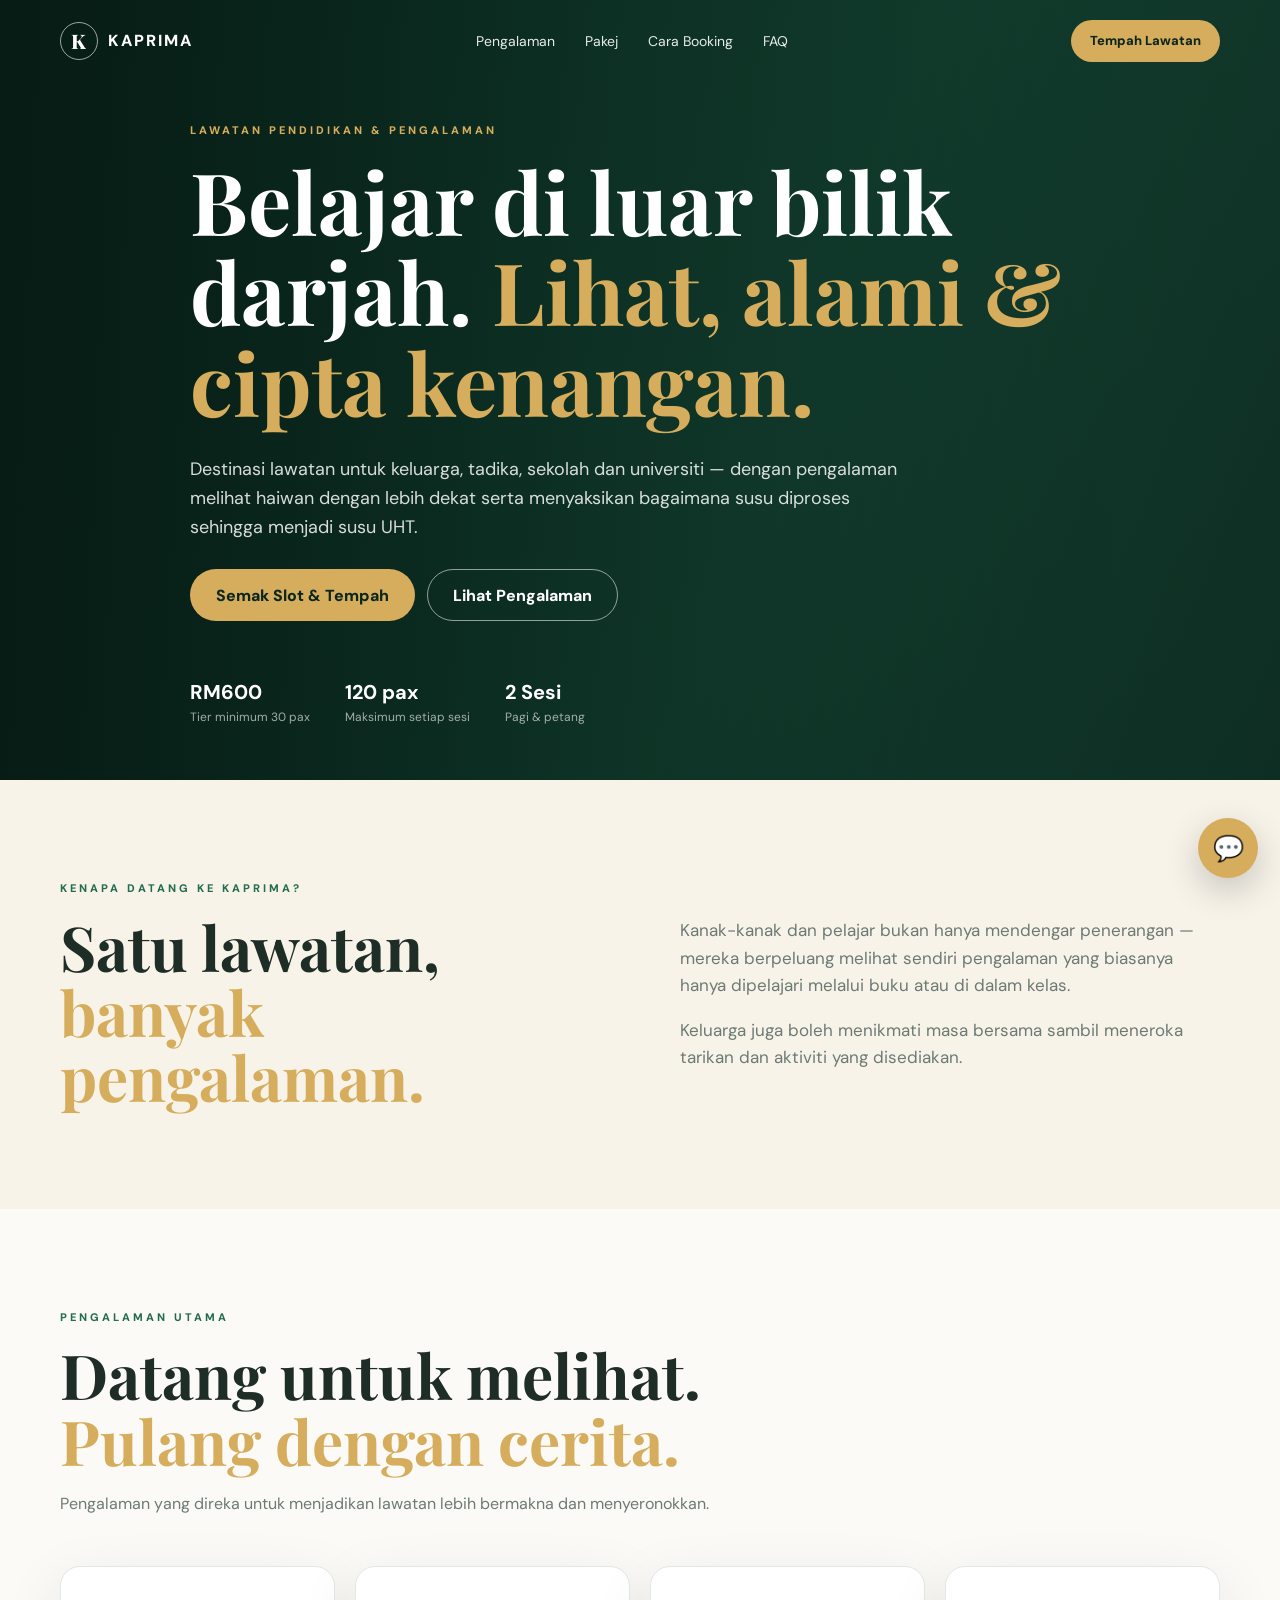
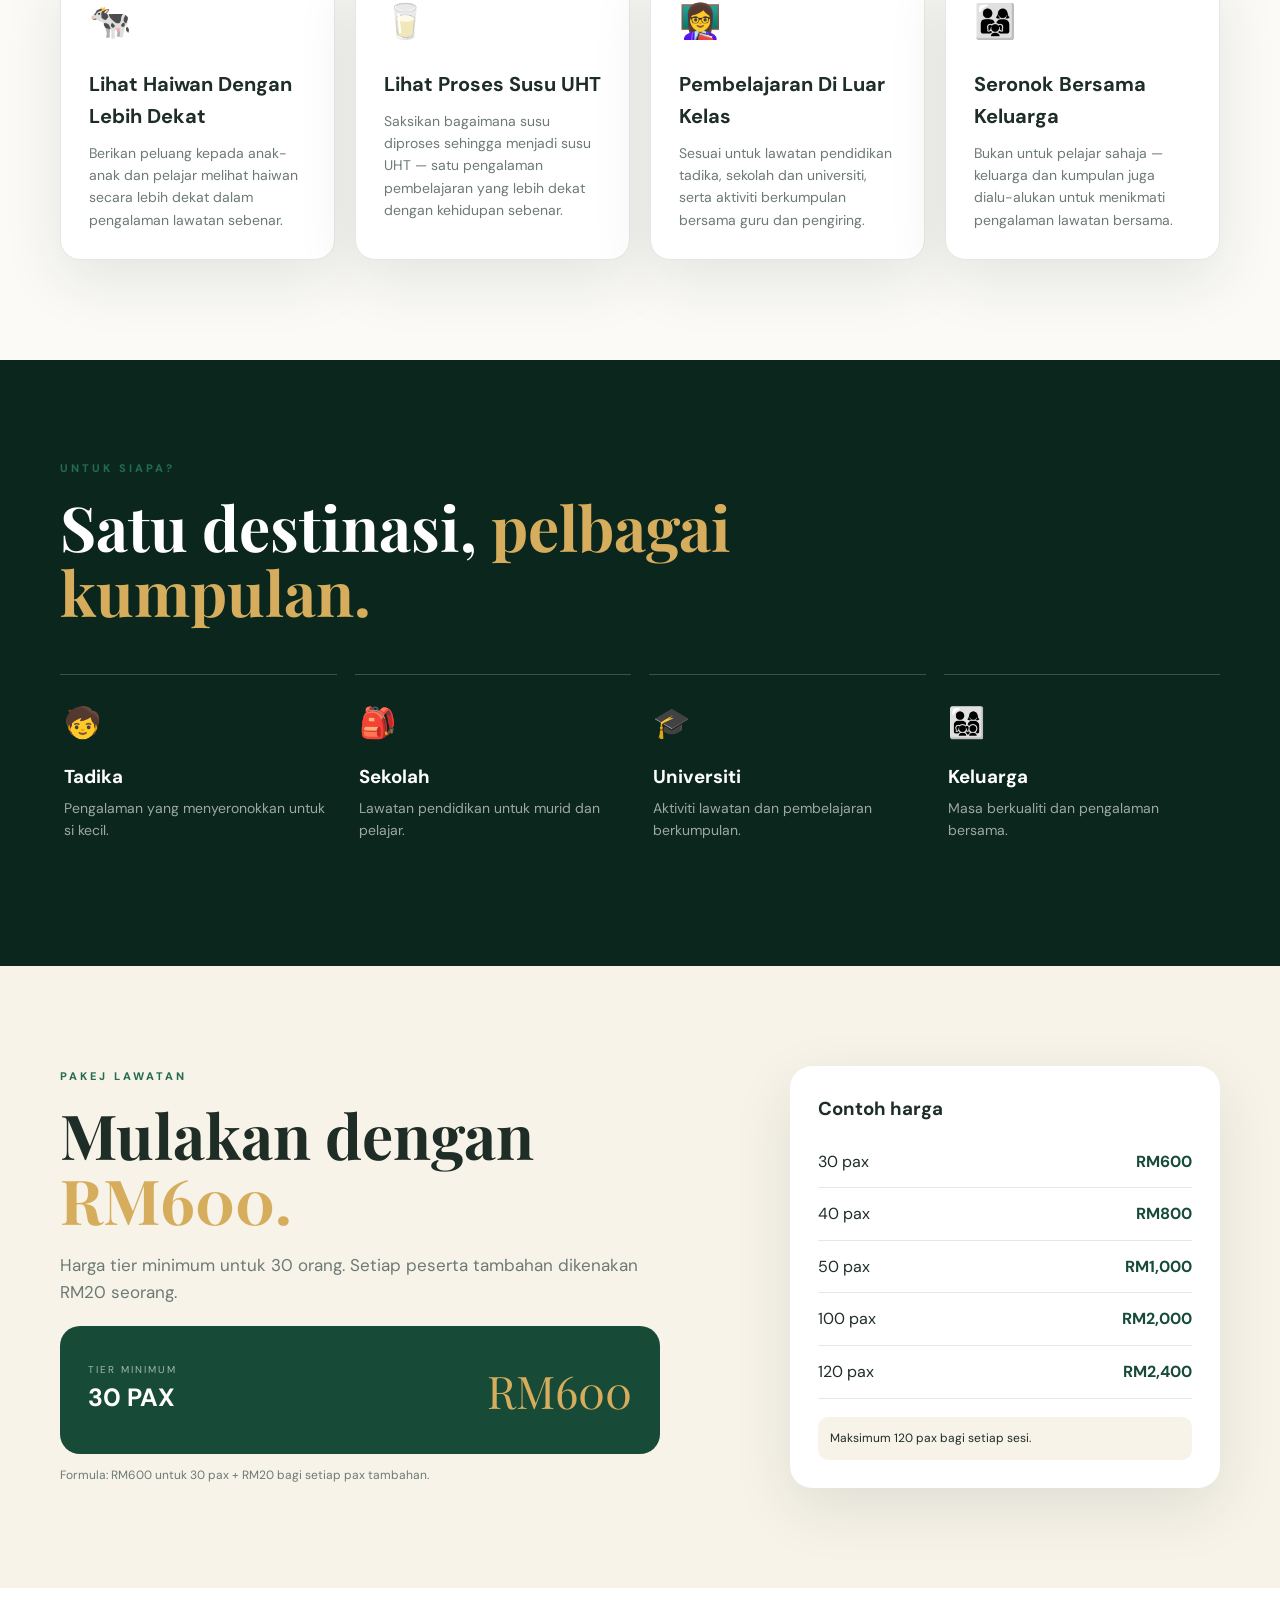
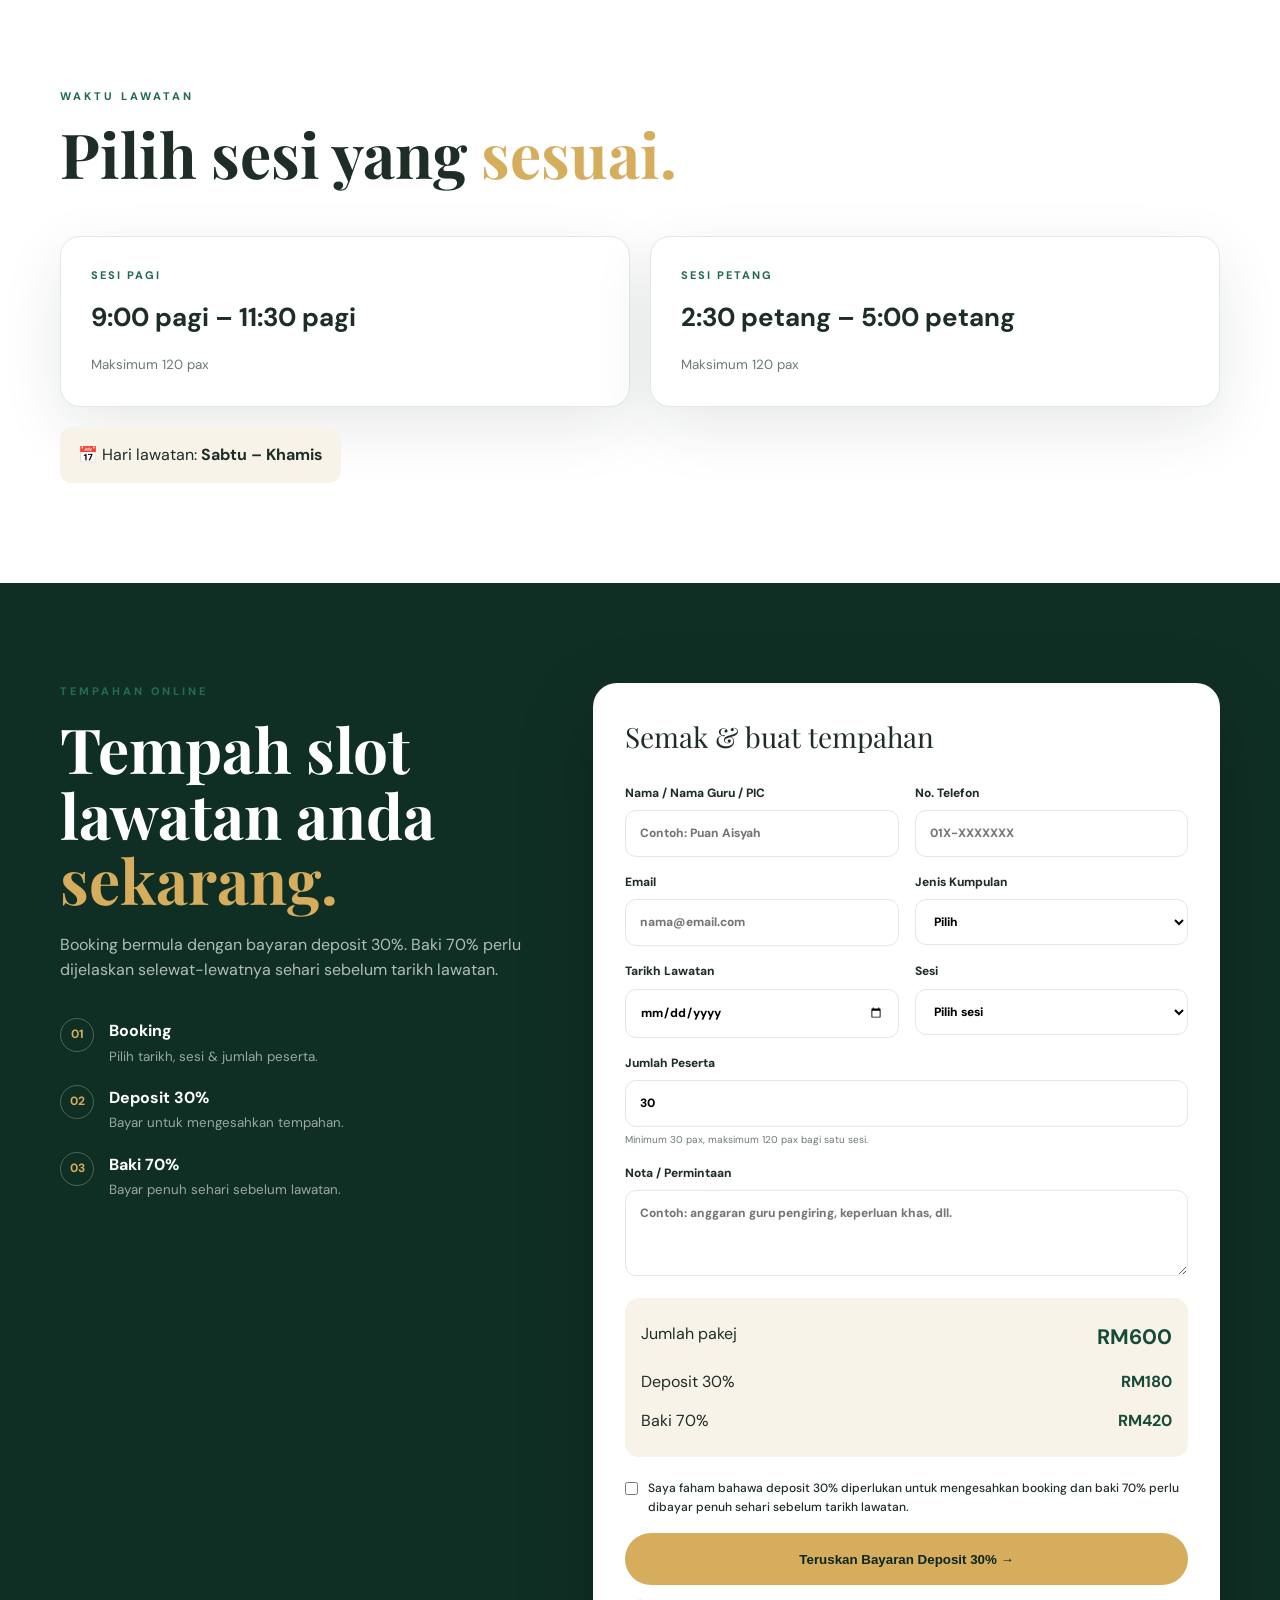
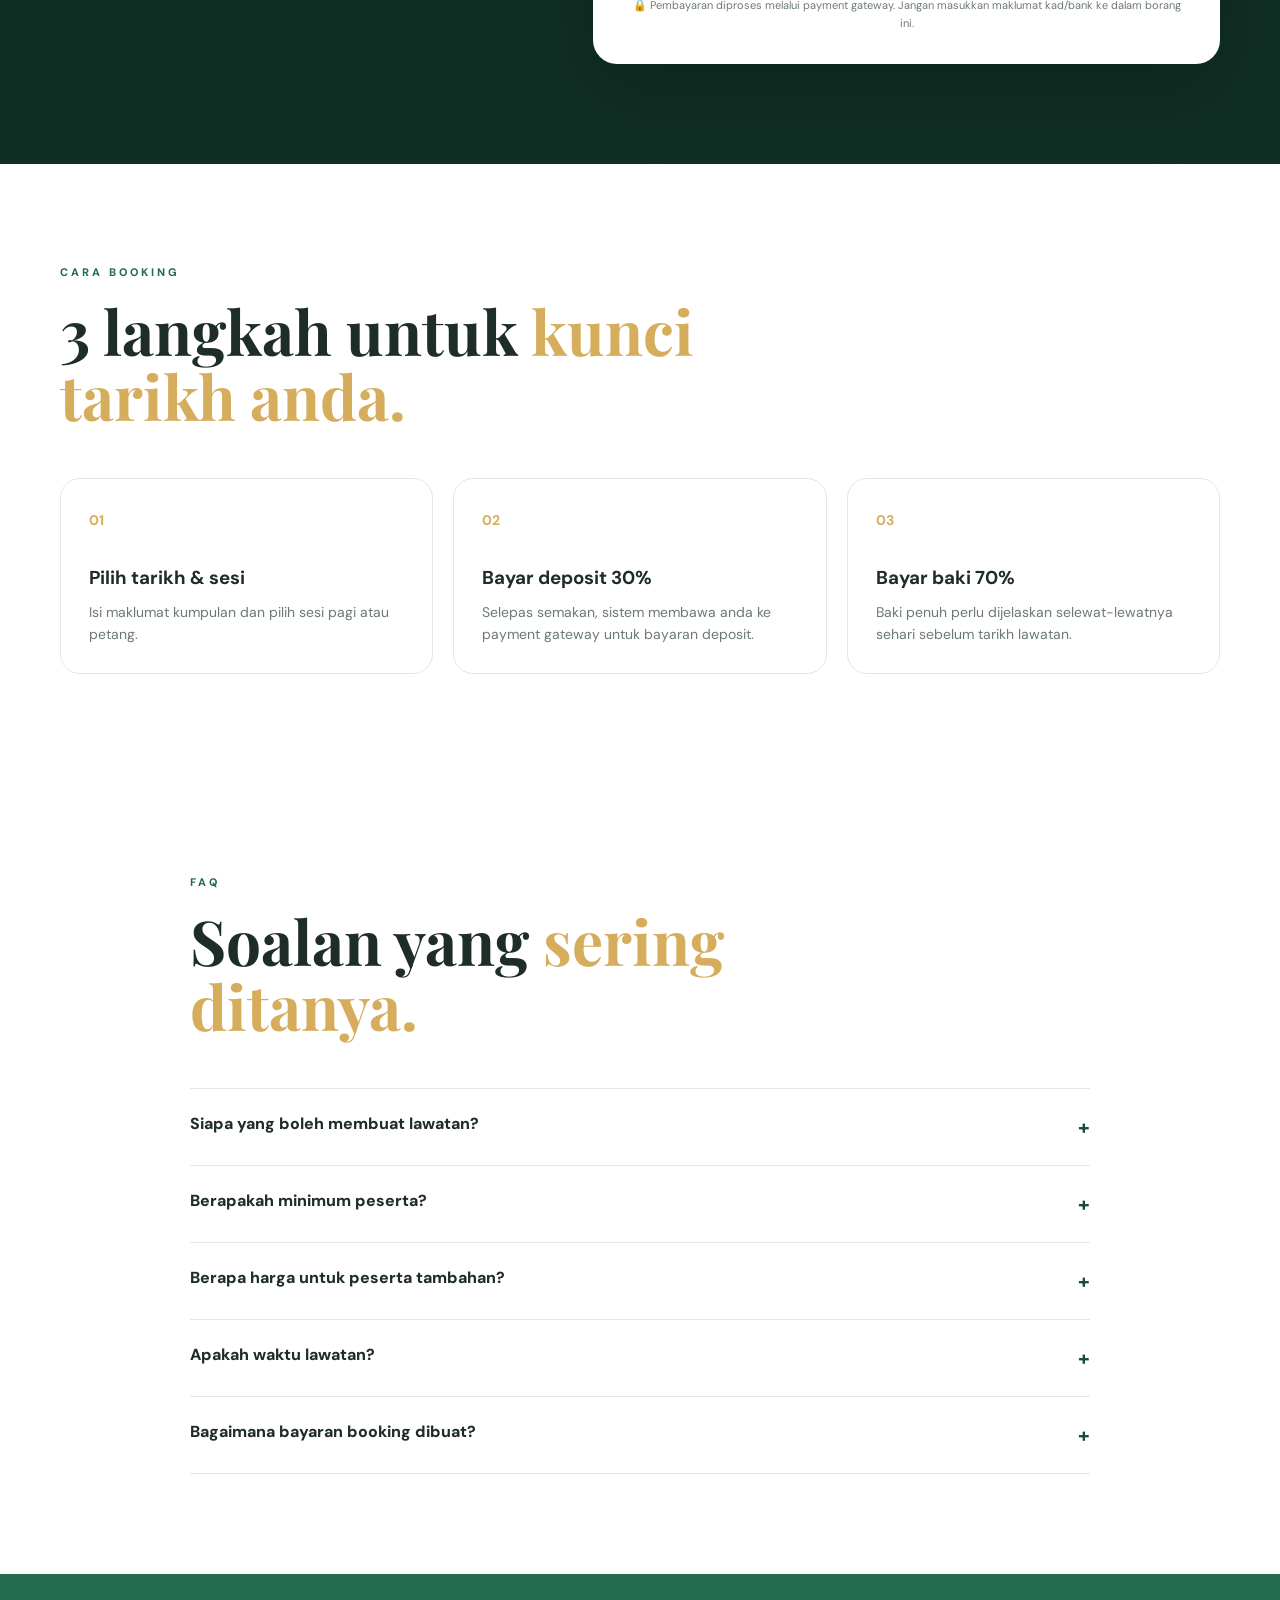
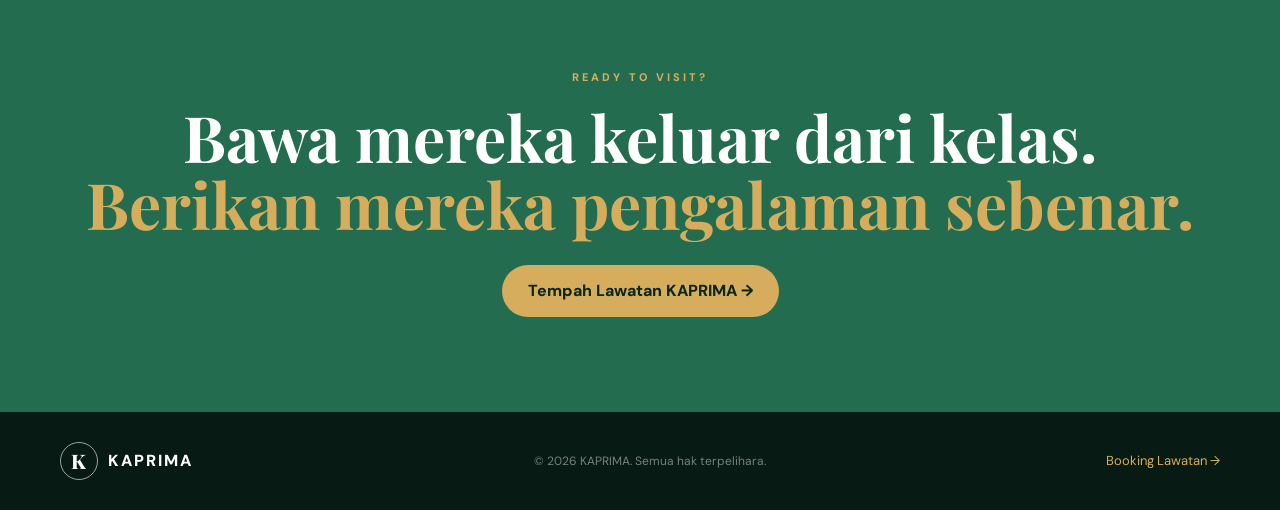
==== index.html @ 24f59180 "Add files via upload" ====
<!DOCTYPE html>
<html lang="ms">
<head>
  <meta charset="UTF-8">
  <meta name="viewport" content="width=device-width, initial-scale=1.0">
  <meta name="description" content="KAPRIMA - Lawatan pendidikan untuk tadika, sekolah, universiti, keluarga dan kumpulan. Lihat haiwan dengan lebih dekat dan saksikan proses penghasilan susu UHT.">
  <title>KAPRIMA | Lawatan Pendidikan & Pengalaman Keluarga</title>
  <link rel="preconnect" href="https://fonts.googleapis.com">
  <link rel="preconnect" href="https://fonts.gstatic.com" crossorigin>
  <link href="https://fonts.googleapis.com/css2?family=DM+Sans:wght@400;500;600;700;800&family=Playfair+Display:wght@700;800&display=swap" rel="stylesheet">
  <link rel="stylesheet" href="style.css">
</head>
<body>

<header class="site-header" id="top">
  <div class="container nav">
    <a class="brand" href="#top" aria-label="KAPRIMA">
      <span class="brand-mark">K</span>
      <span>KAPRIMA</span>
    </a>
    <nav class="nav-links" id="navLinks">
      <a href="#pengalaman">Pengalaman</a>
      <a href="#pakej">Pakej</a>
      <a href="#cara">Cara Booking</a>
      <a href="#faq">FAQ</a>
    </nav>
    <a class="btn btn-small btn-gold" href="#booking">Tempah Lawatan</a>
    <button class="menu-btn" id="menuBtn" aria-label="Buka menu">☰</button>
  </div>
</header>

<main>
<section class="hero">
  <div class="hero-bg"></div>
  <div class="container hero-content">
    <div class="eyebrow light">LAWATAN PENDIDIKAN & PENGALAMAN</div>
    <h1>Belajar di luar bilik darjah. <span>Lihat, alami & cipta kenangan.</span></h1>
    <p class="hero-copy">
      Destinasi lawatan untuk keluarga, tadika, sekolah dan universiti — dengan pengalaman melihat haiwan dengan lebih dekat serta menyaksikan bagaimana susu diproses sehingga menjadi susu UHT.
    </p>
    <div class="hero-actions">
      <a class="btn btn-gold" href="#booking">Semak Slot & Tempah</a>
      <a class="btn btn-outline" href="#pengalaman">Lihat Pengalaman</a>
    </div>
    <div class="hero-points">
      <div><strong>RM600</strong><span>Tier minimum 30 pax</span></div>
      <div><strong>120 pax</strong><span>Maksimum setiap sesi</span></div>
      <div><strong>2 Sesi</strong><span>Pagi & petang</span></div>
    </div>
  </div>
</section>

<section class="section intro" id="pengalaman">
  <div class="container split">
    <div>
      <div class="eyebrow">KENAPA DATANG KE KAPRIMA?</div>
      <h2>Satu lawatan, <span>banyak pengalaman.</span></h2>
    </div>
    <div class="intro-copy">
      <p>Kanak-kanak dan pelajar bukan hanya mendengar penerangan — mereka berpeluang melihat sendiri pengalaman yang biasanya hanya dipelajari melalui buku atau di dalam kelas.</p>
      <p>Keluarga juga boleh menikmati masa bersama sambil meneroka tarikan dan aktiviti yang disediakan.</p>
    </div>
  </div>
</section>

<section class="section cream">
  <div class="container">
    <div class="section-head">
      <div class="eyebrow">PENGALAMAN UTAMA</div>
      <h2>Datang untuk melihat. <span>Pulang dengan cerita.</span></h2>
      <p>Pengalaman yang direka untuk menjadikan lawatan lebih bermakna dan menyeronokkan.</p>
    </div>
    <div class="feature-grid">
      <article class="feature-card">
        <div class="feature-icon">🐄</div>
        <h3>Lihat Haiwan Dengan Lebih Dekat</h3>
        <p>Berikan peluang kepada anak-anak dan pelajar melihat haiwan secara lebih dekat dalam pengalaman lawatan sebenar.</p>
      </article>
      <article class="feature-card">
        <div class="feature-icon">🥛</div>
        <h3>Lihat Proses Susu UHT</h3>
        <p>Saksikan bagaimana susu diproses sehingga menjadi susu UHT — satu pengalaman pembelajaran yang lebih dekat dengan kehidupan sebenar.</p>
      </article>
      <article class="feature-card">
        <div class="feature-icon">👩‍🏫</div>
        <h3>Pembelajaran Di Luar Kelas</h3>
        <p>Sesuai untuk lawatan pendidikan tadika, sekolah dan universiti, serta aktiviti berkumpulan bersama guru dan pengiring.</p>
      </article>
      <article class="feature-card">
        <div class="feature-icon">👨‍👩‍👧</div>
        <h3>Seronok Bersama Keluarga</h3>
        <p>Bukan untuk pelajar sahaja — keluarga dan kumpulan juga dialu-alukan untuk menikmati pengalaman lawatan bersama.</p>
      </article>
    </div>
  </div>
</section>

<section class="section dark">
  <div class="container">
    <div class="section-head light">
      <div class="eyebrow">UNTUK SIAPA?</div>
      <h2>Satu destinasi, <span>pelbagai kumpulan.</span></h2>
    </div>
    <div class="audience-grid">
      <div class="audience"><span>🧒</span><h3>Tadika</h3><p>Pengalaman yang menyeronokkan untuk si kecil.</p></div>
      <div class="audience"><span>🎒</span><h3>Sekolah</h3><p>Lawatan pendidikan untuk murid dan pelajar.</p></div>
      <div class="audience"><span>🎓</span><h3>Universiti</h3><p>Aktiviti lawatan dan pembelajaran berkumpulan.</p></div>
      <div class="audience"><span>👨‍👩‍👧‍👦</span><h3>Keluarga</h3><p>Masa berkualiti dan pengalaman bersama.</p></div>
    </div>
  </div>
</section>

<section class="section pricing" id="pakej">
  <div class="container pricing-grid">
    <div>
      <div class="eyebrow">PAKEJ LAWATAN</div>
      <h2>Mulakan dengan <span>RM600.</span></h2>
      <p class="lead">Harga tier minimum untuk 30 orang. Setiap peserta tambahan dikenakan RM20 seorang.</p>
      <div class="price-box">
        <div><small>TIER MINIMUM</small><strong>30 PAX</strong></div>
        <div class="price">RM600</div>
      </div>
      <p class="muted">Formula: RM600 untuk 30 pax + RM20 bagi setiap pax tambahan.</p>
    </div>
    <div class="price-card">
      <h3>Contoh harga</h3>
      <div class="price-row"><span>30 pax</span><strong>RM600</strong></div>
      <div class="price-row"><span>40 pax</span><strong>RM800</strong></div>
      <div class="price-row"><span>50 pax</span><strong>RM1,000</strong></div>
      <div class="price-row"><span>100 pax</span><strong>RM2,000</strong></div>
      <div class="price-row"><span>120 pax</span><strong>RM2,400</strong></div>
      <div class="price-note">Maksimum 120 pax bagi setiap sesi.</div>
    </div>
  </div>
</section>

<section class="section schedule">
  <div class="container">
    <div class="section-head">
      <div class="eyebrow">WAKTU LAWATAN</div>
      <h2>Pilih sesi yang <span>sesuai.</span></h2>
    </div>
    <div class="session-grid">
      <div class="session-card">
        <span class="session-label">SESI PAGI</span>
        <strong>9:00 pagi – 11:30 pagi</strong>
        <small>Maksimum 120 pax</small>
      </div>
      <div class="session-card">
        <span class="session-label">SESI PETANG</span>
        <strong>2:30 petang – 5:00 petang</strong>
        <small>Maksimum 120 pax</small>
      </div>
    </div>
    <div class="days">📅 Hari lawatan: <strong>Sabtu – Khamis</strong></div>
  </div>
</section>

<section class="section booking-section" id="booking">
  <div class="container booking-grid">
    <div class="booking-copy">
      <div class="eyebrow">TEMPAHAN ONLINE</div>
      <h2>Tempah slot lawatan anda <span>sekarang.</span></h2>
      <p>Booking bermula dengan bayaran deposit 30%. Baki 70% perlu dijelaskan selewat-lewatnya sehari sebelum tarikh lawatan.</p>
      <div class="payment-timeline">
        <div><b>01</b><span><strong>Booking</strong><small>Pilih tarikh, sesi & jumlah peserta.</small></span></div>
        <div><b>02</b><span><strong>Deposit 30%</strong><small>Bayar untuk mengesahkan tempahan.</small></span></div>
        <div><b>03</b><span><strong>Baki 70%</strong><small>Bayar penuh sehari sebelum lawatan.</small></span></div>
      </div>
    </div>

    <form class="booking-form" id="bookingForm">
      <div class="form-title">Semak & buat tempahan</div>

      <div class="form-grid">
        <label>Nama / Nama Guru / PIC
          <input id="name" name="name" required maxlength="100" placeholder="Contoh: Puan Aisyah">
        </label>
        <label>No. Telefon
          <input id="phone" name="phone" required maxlength="30" placeholder="01X-XXXXXXX">
        </label>
        <label>Email
          <input id="email" name="email" type="email" required maxlength="120" placeholder="nama@email.com">
        </label>
        <label>Jenis Kumpulan
          <select id="groupType" name="groupType" required>
            <option value="">Pilih</option>
            <option>Tadika</option>
            <option>Sekolah Rendah</option>
            <option>Sekolah Menengah</option>
            <option>Universiti</option>
            <option>Keluarga</option>
            <option>Lain-lain</option>
          </select>
        </label>
        <label>Tarikh Lawatan
          <input id="visitDate" name="visitDate" type="date" required>
        </label>
        <label>Sesi
          <select id="session" name="session" required>
            <option value="">Pilih sesi</option>
            <option value="morning">9:00 pagi – 11:30 pagi</option>
            <option value="afternoon">2:30 petang – 5:00 petang</option>
          </select>
        </label>
        <label class="full">Jumlah Peserta
          <input id="pax" name="pax" type="number" min="30" max="120" value="30" required>
          <small>Minimum 30 pax, maksimum 120 pax bagi satu sesi.</small>
        </label>
        <label class="full">Nota / Permintaan
          <textarea id="notes" name="notes" rows="3" maxlength="1000" placeholder="Contoh: anggaran guru pengiring, keperluan khas, dll."></textarea>
        </label>
      </div>

      <div class="quote-box">
        <div><span>Jumlah pakej</span><strong id="totalDisplay">RM600</strong></div>
        <div><span>Deposit 30%</span><strong id="depositDisplay">RM180</strong></div>
        <div><span>Baki 70%</span><strong id="balanceDisplay">RM420</strong></div>
      </div>

      <div class="terms">
        <label class="check"><input type="checkbox" id="agree" required><span>Saya faham bahawa deposit 30% diperlukan untuk mengesahkan booking dan baki 70% perlu dibayar penuh sehari sebelum tarikh lawatan.</span></label>
      </div>

      <button class="btn btn-gold btn-full" type="submit" id="submitBtn">Teruskan Bayaran Deposit 30% →</button>
      <p class="secure-note">🔒 Pembayaran diproses melalui payment gateway. Jangan masukkan maklumat kad/bank ke dalam borang ini.</p>
      <div class="form-message" id="formMessage" role="alert"></div>
    </form>
  </div>
</section>

<section class="section how" id="cara">
  <div class="container">
    <div class="section-head">
      <div class="eyebrow">CARA BOOKING</div>
      <h2>3 langkah untuk <span>kunci tarikh anda.</span></h2>
    </div>
    <div class="steps">
      <div><b>01</b><h3>Pilih tarikh & sesi</h3><p>Isi maklumat kumpulan dan pilih sesi pagi atau petang.</p></div>
      <div><b>02</b><h3>Bayar deposit 30%</h3><p>Selepas semakan, sistem membawa anda ke payment gateway untuk bayaran deposit.</p></div>
      <div><b>03</b><h3>Bayar baki 70%</h3><p>Baki penuh perlu dijelaskan selewat-lewatnya sehari sebelum tarikh lawatan.</p></div>
    </div>
  </div>
</section>

<section class="section faq" id="faq">
  <div class="container narrow">
    <div class="section-head">
      <div class="eyebrow">FAQ</div>
      <h2>Soalan yang <span>sering ditanya.</span></h2>
    </div>
    <div class="faq-list">
      <details><summary>Siapa yang boleh membuat lawatan?</summary><p>KAPRIMA menerima lawatan daripada tadika, sekolah rendah, sekolah menengah, universiti, keluarga dan kumpulan lain.</p></details>
      <details><summary>Berapakah minimum peserta?</summary><p>Minimum ialah 30 pax bagi satu booking/tier.</p></details>
      <details><summary>Berapa harga untuk peserta tambahan?</summary><p>Selepas 30 pax, setiap peserta tambahan dikenakan RM20 seorang, sehingga maksimum 120 pax bagi satu sesi.</p></details>
      <details><summary>Apakah waktu lawatan?</summary><p>Lawatan dibuka Sabtu hingga Khamis dengan dua sesi: 9:00 pagi–11:30 pagi dan 2:30 petang–5:00 petang.</p></details>
      <details><summary>Bagaimana bayaran booking dibuat?</summary><p>Deposit 30% diperlukan untuk mengesahkan booking. Baki 70% perlu dibayar penuh sehari sebelum tarikh lawatan.</p></details>
    </div>
  </div>
</section>

<section class="final-cta">
  <div class="container">
    <div class="eyebrow light">READY TO VISIT?</div>
    <h2>Bawa mereka keluar dari kelas.<br><span>Berikan mereka pengalaman sebenar.</span></h2>
    <a class="btn btn-gold" href="#booking">Tempah Lawatan KAPRIMA →</a>
  </div>
</section>

<div class="chatbot" aria-live="polite">
  <button id="chatToggle" class="chat-toggle" aria-label="Buka chatbot KAPRIMA">💬</button>
  <section id="chatPanel" class="chat-panel">
    <div class="chat-head">
      <div><strong>KAPRIMA</strong><small>Teman lawatan anda</small></div>
      <button id="chatClose" aria-label="Tutup">×</button>
    </div>
    <div id="chatMessages" class="chat-messages">
      <div class="chat-msg bot">Assalamualaikum 😊 Saya KAPRIMA. Ada yang boleh saya bantu tentang lawatan, harga, sesi atau booking?</div>
    </div>
    <form id="chatForm" class="chat-form">
      <input id="chatInput" maxlength="500" autocomplete="off" placeholder="Contoh: Berapa harga untuk 50 pax?">
      <button type="submit">Hantar</button>
    </form>
  </section>
</div>

</main>

<footer>
  <div class="container footer-inner">
    <div class="brand"><span class="brand-mark">K</span><span>KAPRIMA</span></div>
    <p>© <span id="year"></span> KAPRIMA. Semua hak terpelihara.</p>
    <a href="#booking">Booking Lawatan →</a>
  </div>
</footer>

<script src="demo.js"></script>
</body>
</html>
---- style.css ----
:root{
  --green:#174b38;--green2:#236c50;--dark:#0b261d;--gold:#d6ad5c;--cream:#f7f3e9;
  --ink:#1f2d27;--muted:#6d7a74;--line:#e2e8e3;--white:#fff;--shadow:0 20px 60px rgba(15,40,30,.10)
}
*{box-sizing:border-box;margin:0;padding:0}
html{scroll-behavior:smooth}
body{font-family:"DM Sans",sans-serif;color:var(--ink);line-height:1.6;background:#fff}
a{text-decoration:none;color:inherit}
.container{width:min(1160px,92%);margin:auto}
.section{padding:100px 0}
.eyebrow{font-size:11px;letter-spacing:3px;font-weight:800;color:var(--green2);margin-bottom:16px}
.eyebrow.light{color:var(--gold)}
h1,h2{font-family:"Playfair Display",serif;line-height:1.05}
h2{font-size:clamp(40px,5vw,62px)}
h2 span,h1 span{color:var(--gold)}
p{color:var(--muted)}
.btn{display:inline-flex;align-items:center;justify-content:center;min-height:52px;padding:0 25px;border-radius:999px;font-weight:800;border:1px solid transparent;cursor:pointer;transition:.25s}
.btn:hover{transform:translateY(-2px)}
.btn-gold{background:var(--gold);color:var(--dark)}
.btn-outline{border-color:rgba(255,255,255,.55);color:#fff}
.btn-small{min-height:42px;padding:0 18px;font-size:13px}
.btn-full{width:100%}

/* header */
.site-header{position:absolute;top:0;left:0;width:100%;z-index:20;color:#fff}
.nav{height:82px;display:flex;align-items:center;justify-content:space-between}
.brand{display:flex;align-items:center;gap:10px;font-weight:800;letter-spacing:2px}
.brand-mark{width:38px;height:38px;border:1px solid rgba(255,255,255,.6);border-radius:50%;display:grid;place-items:center;font-family:"Playfair Display",serif;font-size:20px}
.nav-links{display:flex;gap:30px;font-size:14px}
.nav-links a{opacity:.9}
.nav-links a:hover{color:var(--gold)}
.menu-btn{display:none;background:none;border:0;color:#fff;font-size:25px}

/* hero */
.hero{position:relative;min-height:780px;background:linear-gradient(110deg,#0b2b20 0%,#174b38 60%,#102f24 100%);display:flex;align-items:center;overflow:hidden}
.hero-bg{position:absolute;inset:0;background:linear-gradient(90deg,rgba(6,26,19,.97),rgba(11,43,32,.75),rgba(11,43,32,.35)),url("assets/hero.jpg") center/cover;opacity:.95}
.hero-content{position:relative;z-index:2;color:#fff;padding-top:70px;max-width:900px}
.hero h1{font-size:clamp(52px,7vw,86px);max-width:900px}
.hero-copy{max-width:730px;color:rgba(255,255,255,.84);font-size:18px;margin:28px 0}
.hero-actions{display:flex;gap:12px;margin-bottom:55px}
.hero-points{display:flex;gap:35px;flex-wrap:wrap}
.hero-points div{display:flex;flex-direction:column}
.hero-points strong{font-size:20px}.hero-points span{font-size:12px;color:rgba(255,255,255,.62)}

/* sections */
.intro{background:var(--cream)}
.split{display:grid;grid-template-columns:1fr 1fr;gap:80px;align-items:center}
.intro-copy{font-size:17px}.intro-copy p+p{margin-top:18px}
.section-head{max-width:720px;margin-bottom:50px}
.section-head p{margin-top:18px}
.cream{background:#fbfaf7}
.feature-grid{display:grid;grid-template-columns:repeat(4,1fr);gap:20px}
.feature-card{background:#fff;border:1px solid var(--line);border-radius:20px;padding:28px;box-shadow:var(--shadow);transition:.25s}
.feature-card:hover{transform:translateY(-5px)}
.feature-icon{font-size:34px;margin-bottom:18px}.feature-card h3{font-size:20px;margin-bottom:10px}.feature-card p{font-size:14px}

/* dark */
.dark{background:var(--dark);color:#fff}
.dark .section-head h2{color:#fff}
.audience-grid{display:grid;grid-template-columns:repeat(4,1fr);gap:18px}
.audience{border-top:1px solid rgba(255,255,255,.2);padding:24px 4px}
.audience span{font-size:30px}.audience h3{margin-top:15px}.audience p{color:rgba(255,255,255,.6);font-size:14px;margin-top:5px}

/* pricing */
.pricing{background:var(--cream)}
.pricing-grid{display:grid;grid-template-columns:1fr 430px;gap:80px;align-items:center}
.lead{font-size:17px;margin:20px 0;max-width:600px}
.price-box{background:var(--green);color:#fff;border-radius:20px;padding:28px;display:flex;align-items:center;justify-content:space-between;max-width:600px}
.price-box small{display:block;letter-spacing:2px;color:rgba(255,255,255,.6);font-size:10px}.price-box strong{font-size:25px}.price{font-family:"Playfair Display",serif;font-size:45px;color:var(--gold)}
.muted{font-size:12px;margin-top:12px}
.price-card{background:#fff;border-radius:22px;padding:28px;box-shadow:var(--shadow)}
.price-card h3{margin-bottom:12px}.price-row{display:flex;justify-content:space-between;padding:13px 0;border-bottom:1px solid var(--line)}.price-row strong{color:var(--green)}
.price-note{margin-top:18px;background:var(--cream);padding:12px;border-radius:10px;font-size:12px}

/* schedule */
.session-grid{display:grid;grid-template-columns:1fr 1fr;gap:20px}
.session-card{border:1px solid var(--line);border-radius:20px;padding:30px;background:#fff;box-shadow:var(--shadow)}
.session-label{display:block;font-size:11px;letter-spacing:2px;color:var(--green2);font-weight:800}.session-card strong{display:block;font-size:26px;margin:12px 0}.session-card small{color:var(--muted)}
.days{margin-top:20px;background:var(--cream);padding:15px 18px;border-radius:12px;display:inline-block}

/* booking */
.booking-section{background:#102f24;color:#fff}
.booking-grid{display:grid;grid-template-columns:.85fr 1.15fr;gap:70px;align-items:start}
.booking-copy h2{color:#fff}.booking-copy p{color:rgba(255,255,255,.68);margin:20px 0;max-width:520px}
.payment-timeline{margin-top:35px;display:grid;gap:18px}
.payment-timeline>div{display:flex;gap:15px;align-items:flex-start}
.payment-timeline b{width:34px;height:34px;border:1px solid rgba(255,255,255,.25);border-radius:50%;display:grid;place-items:center;color:var(--gold);font-size:12px}
.payment-timeline strong{display:block}.payment-timeline small{display:block;color:rgba(255,255,255,.58);margin-top:2px}
.booking-form{background:#fff;color:var(--ink);border-radius:24px;padding:32px;box-shadow:0 25px 80px rgba(0,0,0,.2)}
.form-title{font-family:"Playfair Display",serif;font-size:28px;margin-bottom:24px}
.form-grid{display:grid;grid-template-columns:1fr 1fr;gap:16px}
.form-grid label{font-size:12px;font-weight:800}.form-grid label.full{grid-column:1/-1}
input,select,textarea{display:block;width:100%;margin-top:7px;border:1px solid var(--line);border-radius:11px;padding:13px 14px;font:inherit;outline:none;background:#fff}
input:focus,select:focus,textarea:focus{border-color:var(--green2);box-shadow:0 0 0 3px rgba(35,108,80,.08)}
.form-grid small{display:block;color:var(--muted);font-weight:400;margin-top:5px}
.quote-box{margin:22px 0;background:var(--cream);border-radius:14px;padding:16px}
.quote-box>div{display:flex;justify-content:space-between;padding:7px 0}.quote-box strong{color:var(--green)}
.quote-box>div:first-child strong{font-size:21px}.terms{margin:16px 0}
.check{display:flex;gap:10px;align-items:flex-start;font-size:12px!important;font-weight:500!important}.check input{width:auto;margin:3px 0 0}
.secure-note{text-align:center;font-size:11px;margin-top:12px}.form-message{display:none;margin-top:15px;padding:12px;border-radius:10px;font-size:13px}.form-message.show{display:block}.form-message.error{background:#fff0f0;color:#9b2525}.form-message.success{background:#eef9f1;color:#176534}

/* steps */
.steps{display:grid;grid-template-columns:repeat(3,1fr);gap:20px}.steps>div{border:1px solid var(--line);border-radius:20px;padding:28px}.steps b{color:var(--gold);font-size:14px}.steps h3{margin:30px 0 8px}.steps p{font-size:14px}

/* faq */
.narrow{max-width:900px}
.faq-list{border-top:1px solid var(--line)}
details{border-bottom:1px solid var(--line);padding:0}
summary{list-style:none;cursor:pointer;padding:22px 0;font-weight:800;display:flex;justify-content:space-between}
summary::-webkit-details-marker{display:none}
summary:after{content:"+";color:var(--green);font-size:20px}details[open] summary:after{content:"−"}details p{padding:0 0 22px}

/* final */
.final-cta{background:var(--green2);color:#fff;text-align:center;padding:95px 0}.final-cta h2{font-size:clamp(40px,5vw,65px);margin-bottom:28px}.final-cta h2 span{color:var(--gold)}

/* footer */
footer{background:#071a13;color:#fff;padding:30px 0}.footer-inner{display:flex;align-items:center;justify-content:space-between;gap:20px}.footer-inner p{font-size:12px;color:rgba(255,255,255,.45)}.footer-inner>a{font-size:13px;color:var(--gold)}

/* responsive */
@media(max-width:950px){
  .nav-links,.nav>.btn{display:none}.menu-btn{display:block}
  .nav-links.open{position:absolute;top:72px;left:4%;width:92%;background:var(--dark);display:flex;flex-direction:column;padding:15px 20px;border-radius:14px;gap:0}
  .nav-links.open a{padding:13px 0}
  .feature-grid,.audience-grid{grid-template-columns:1fr 1fr}
  .pricing-grid,.booking-grid,.split{grid-template-columns:1fr;gap:45px}
}
@media(max-width:650px){
  .section{padding:75px 0}.hero{min-height:760px}.hero h1{font-size:50px}.hero-actions,.hero-points{flex-direction:column;align-items:stretch}.hero-points{gap:14px}
  .feature-grid,.audience-grid,.session-grid,.steps,.form-grid{grid-template-columns:1fr}
  .form-grid label.full{grid-column:auto}.booking-form{padding:22px}.price-box{gap:15px;align-items:flex-start}.price{font-size:35px}.footer-inner{flex-direction:column;text-align:center}
}

/* chatbot */
.chatbot{position:fixed;right:22px;bottom:22px;z-index:1000}
.chat-toggle{width:60px;height:60px;border:0;border-radius:50%;background:var(--gold);box-shadow:0 12px 35px #0003;font-size:25px;cursor:pointer}
.chat-panel{display:none;position:absolute;right:0;bottom:75px;width:350px;background:#fff;border-radius:20px;overflow:hidden;box-shadow:0 25px 70px #0003;border:1px solid var(--line)}
.chat-panel.open{display:flex;flex-direction:column}
.chat-head{background:var(--green);color:#fff;padding:15px 17px;display:flex;justify-content:space-between;align-items:center}
.chat-head strong{display:block}.chat-head small{display:block;color:#d8e8df;margin-top:2px}
.chat-head button{background:none;border:0;color:#fff;font-size:26px;cursor:pointer}
.chat-messages{height:330px;overflow:auto;padding:15px;background:#fafbf9}
.chat-msg{max-width:88%;padding:10px 12px;border-radius:14px;margin-bottom:9px;font-size:13px;white-space:pre-wrap}
.chat-msg.bot{background:#edf4ef;color:#234337;border-bottom-left-radius:4px}
.chat-msg.user{background:var(--green2);color:#fff;margin-left:auto;border-bottom-right-radius:4px}
.chat-form{display:flex;gap:7px;padding:10px;border-top:1px solid var(--line)}
.chat-form input{margin:0;min-width:0}.chat-form button{border:0;border-radius:10px;background:var(--gold);padding:0 13px;font-weight:800;cursor:pointer}
@media(max-width:500px){.chat-panel{width:calc(100vw - 30px);right:-8px}.chatbot{right:15px;bottom:15px}}
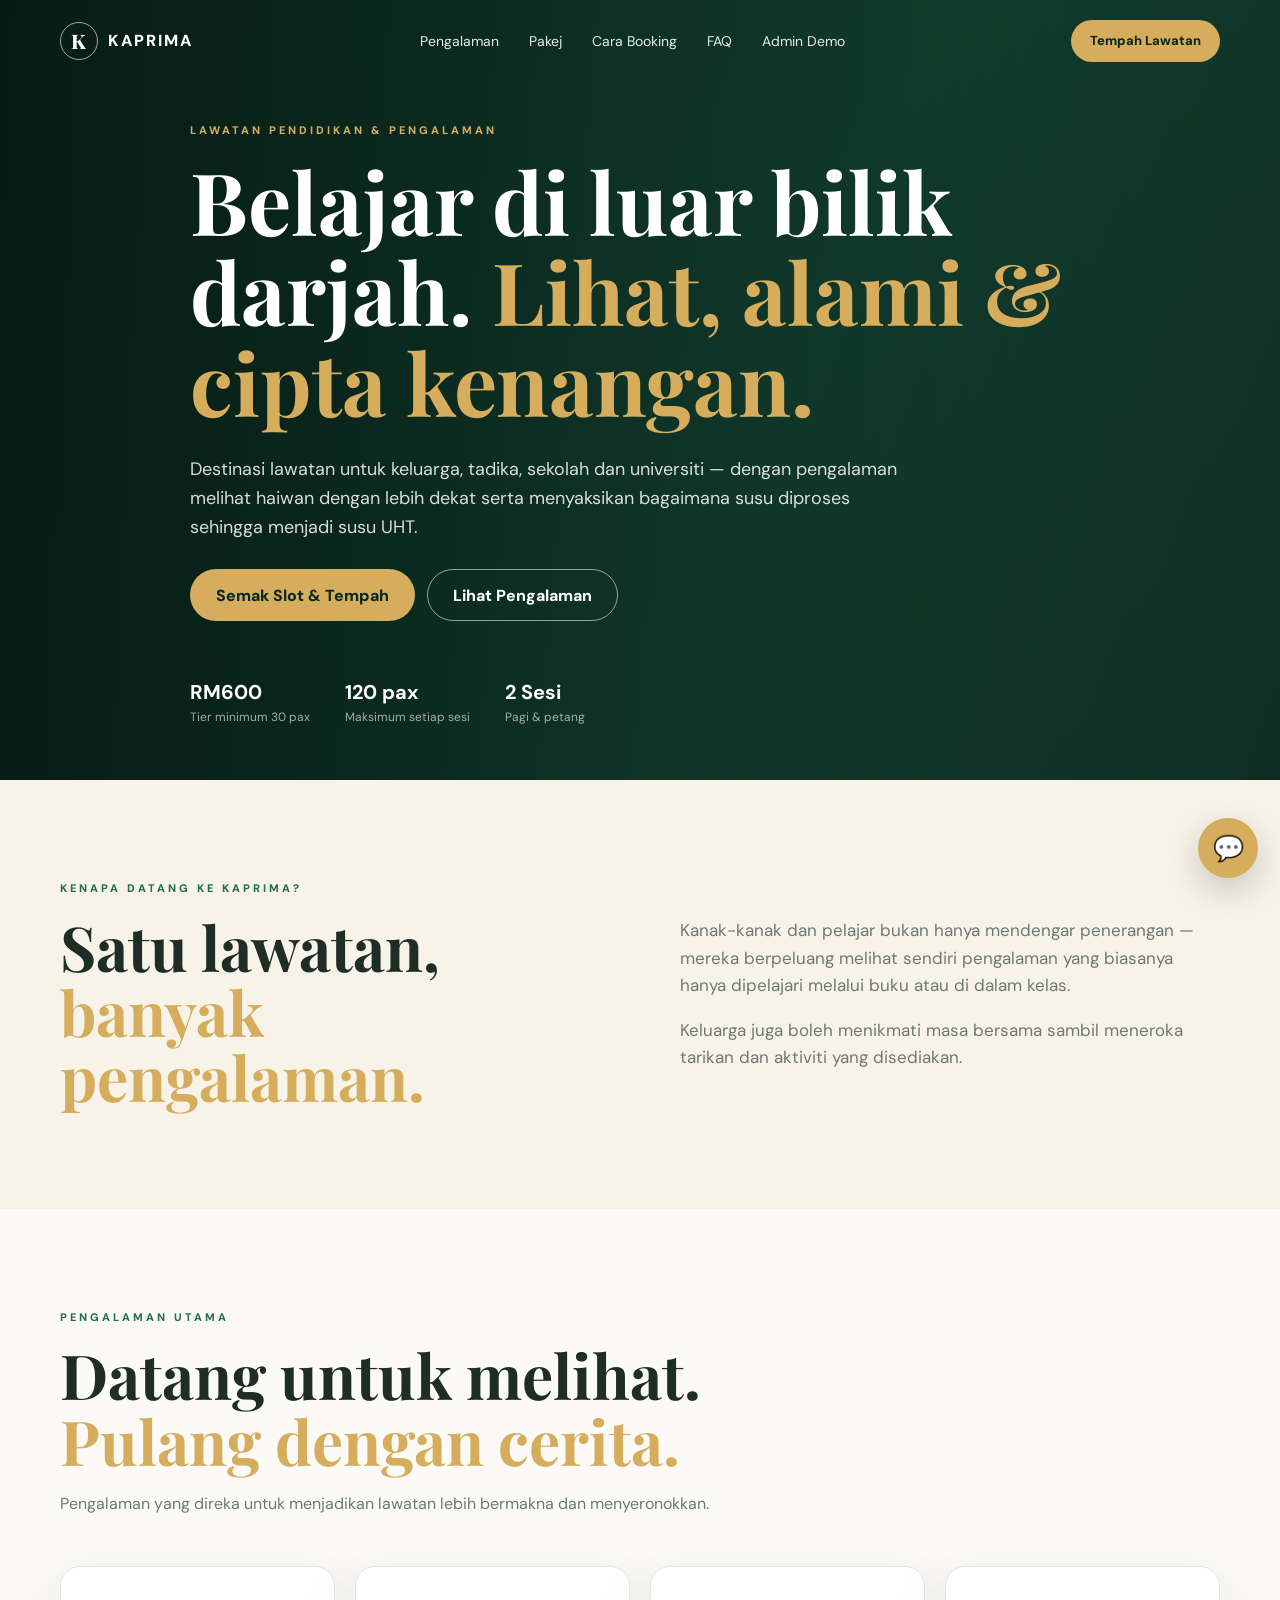
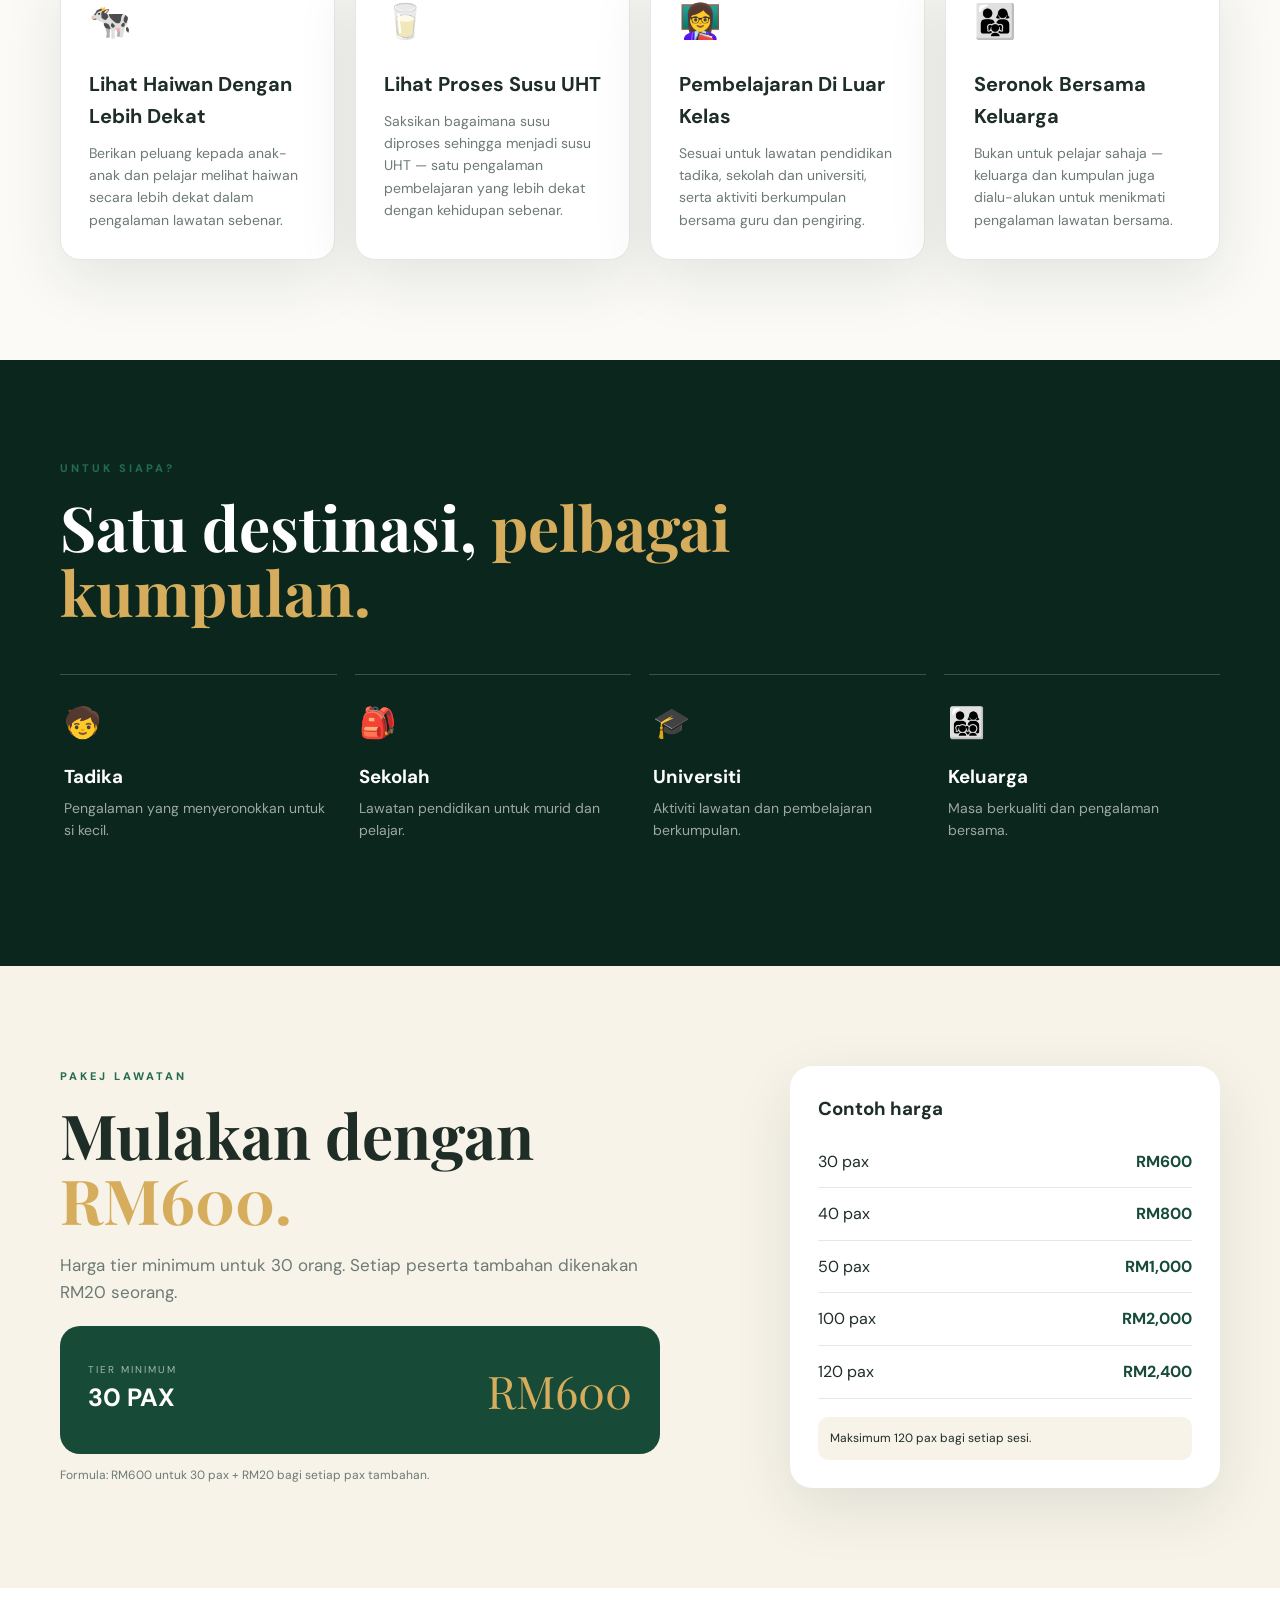
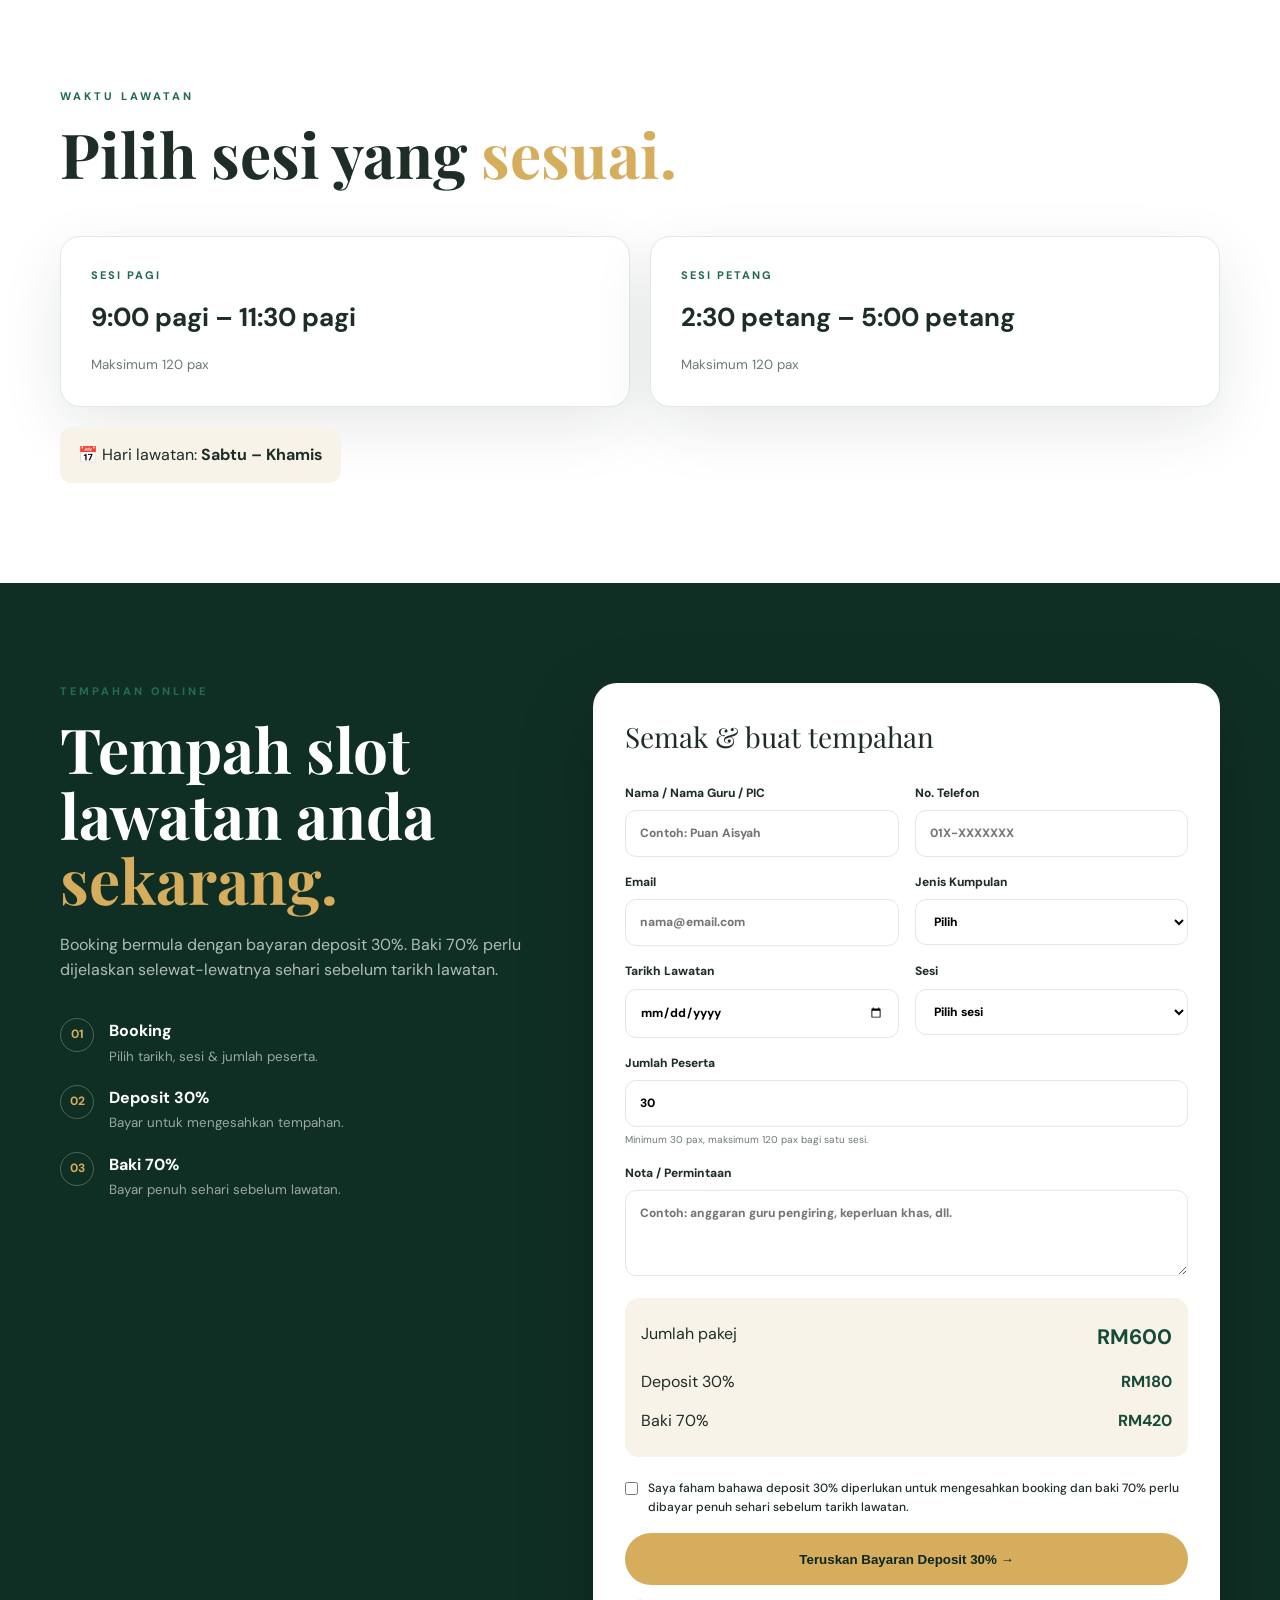
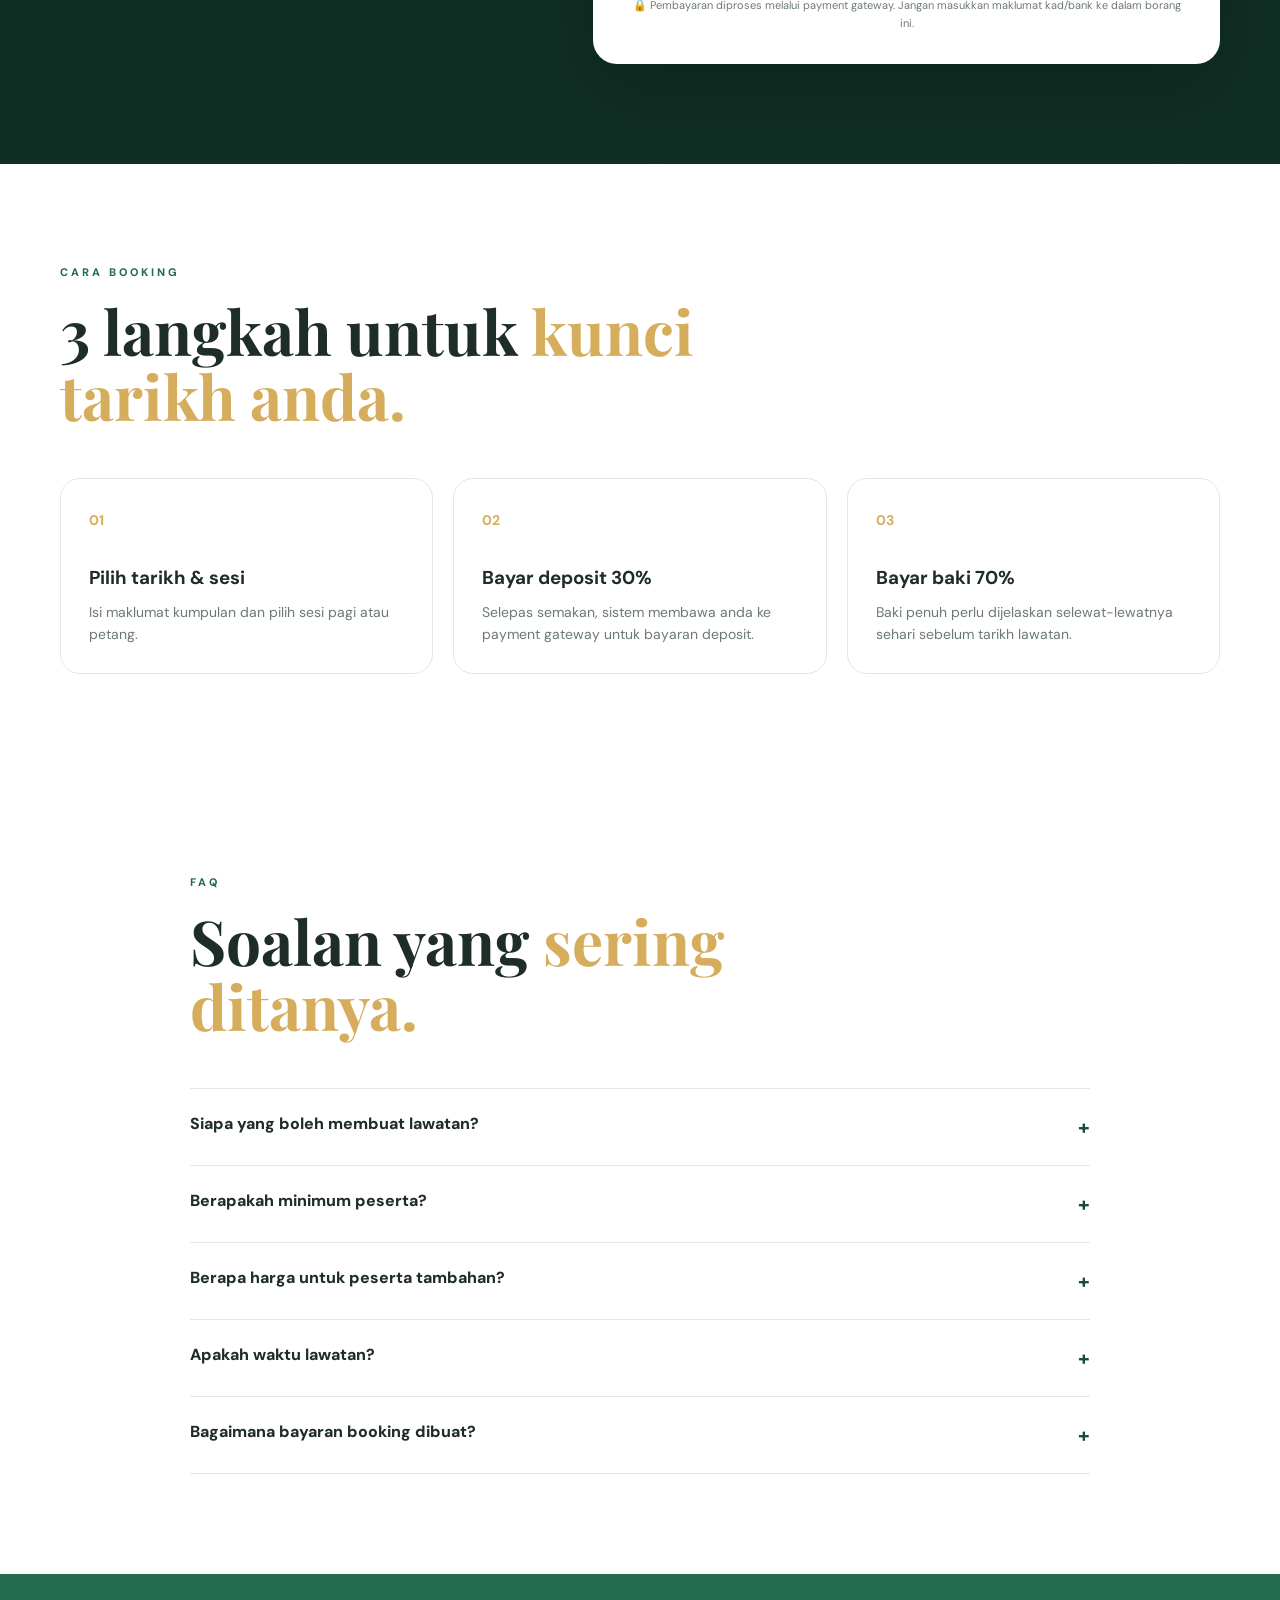
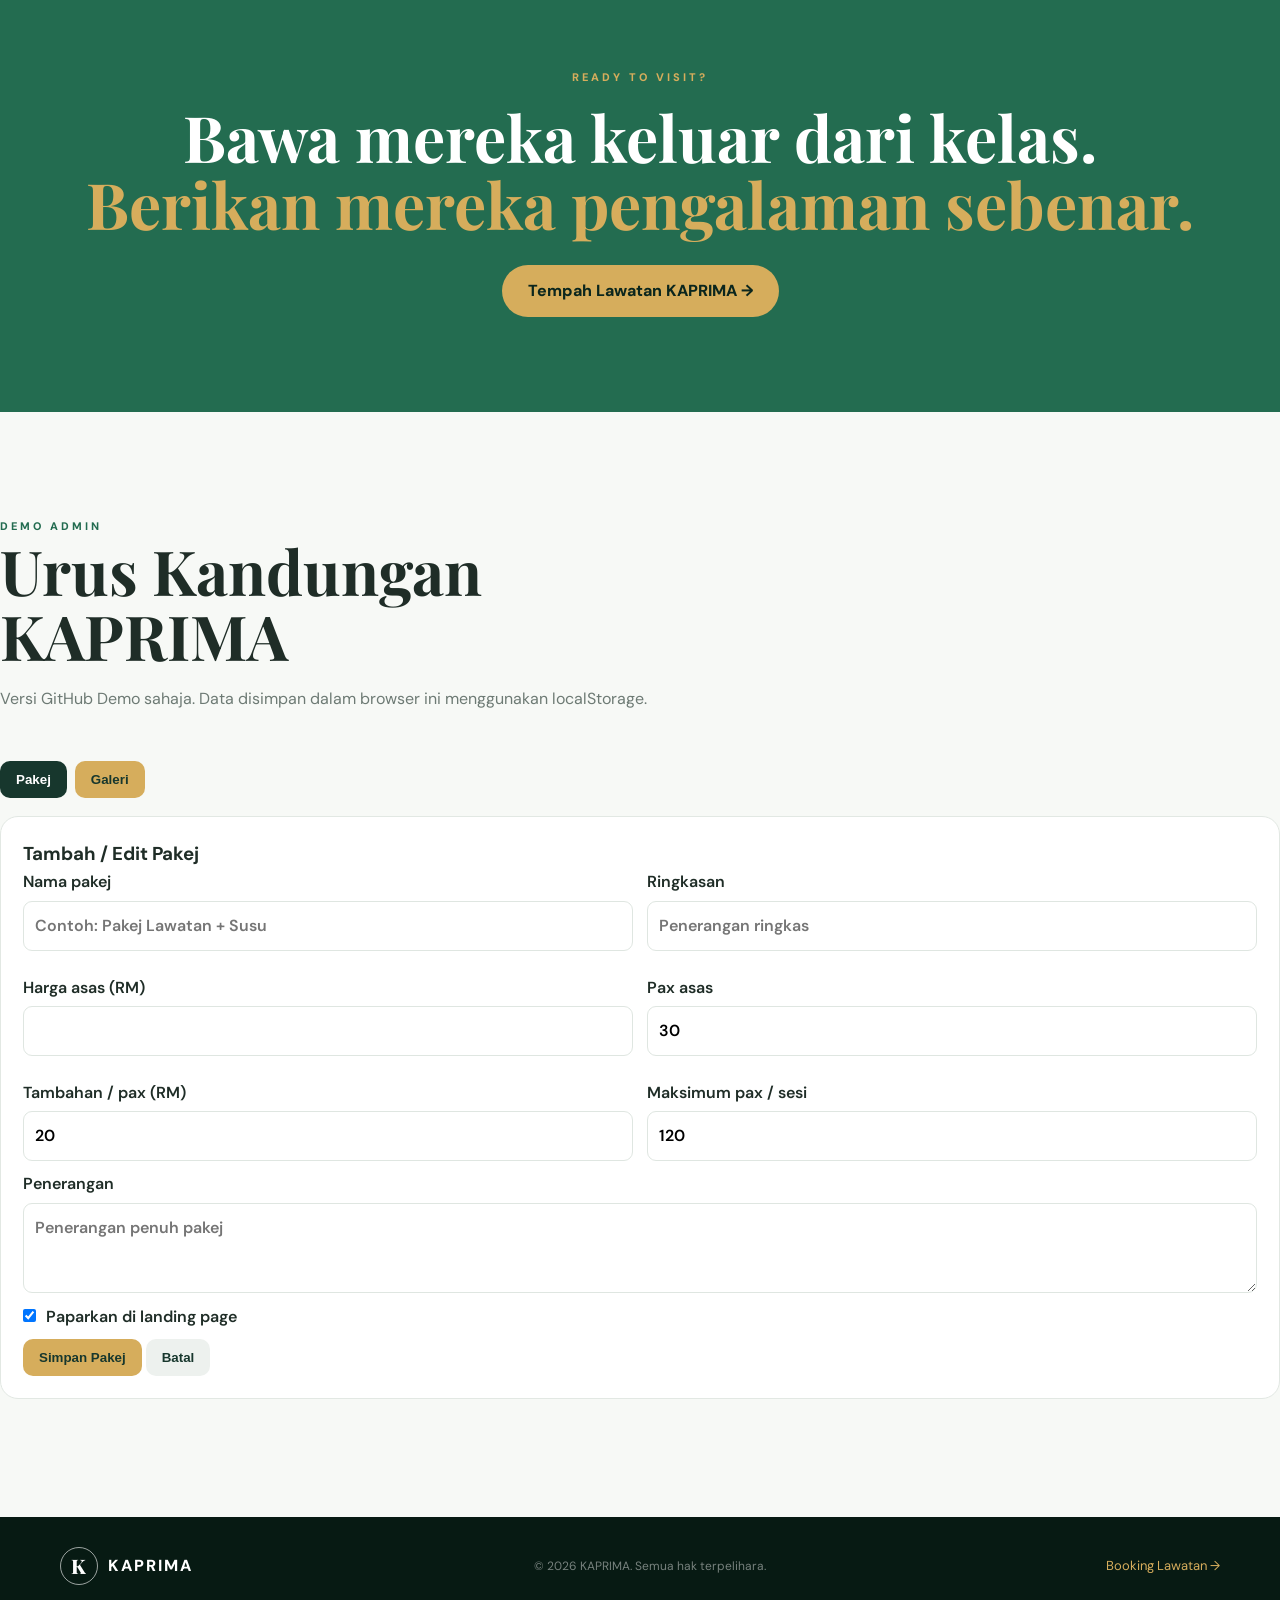
==== commit 22f06125: "Add files via upload" ====
--- a/index.html
+++ b/index.html
@@ -23,7 +23,7 @@
       <a href="#pakej">Pakej</a>
       <a href="#cara">Cara Booking</a>
       <a href="#faq">FAQ</a>
-    </nav>
+    <a href="#adminDemo">Admin Demo</a></nav>
     <a class="btn btn-small btn-gold" href="#booking">Tempah Lawatan</a>
     <button class="menu-btn" id="menuBtn" aria-label="Buka menu">☰</button>
   </div>
@@ -284,6 +284,60 @@
   </section>
 </div>
 
+
+<!-- KAPRIMA DEMO CMS -->
+<section id="adminDemo" class="section admin-demo">
+  <div class="section-head">
+    <span class="eyebrow">DEMO ADMIN</span>
+    <h2>Urus Kandungan KAPRIMA</h2>
+    <p>Versi GitHub Demo sahaja. Data disimpan dalam browser ini menggunakan localStorage.</p>
+  </div>
+  <div class="admin-tabs">
+    <button type="button" class="admin-tab active" data-tab="packagesAdmin">Pakej</button>
+    <button type="button" class="admin-tab" data-tab="galleryAdmin">Galeri</button>
+  </div>
+
+  <div id="packagesAdmin" class="admin-pane active">
+    <div class="admin-card">
+      <h3>Tambah / Edit Pakej</h3>
+      <form id="packageForm" class="admin-form">
+        <input type="hidden" id="pkgId">
+        <div class="admin-grid">
+          <label>Nama pakej<input id="pkgName" required placeholder="Contoh: Pakej Lawatan + Susu"></label>
+          <label>Ringkasan<input id="pkgShort" placeholder="Penerangan ringkas"></label>
+          <label>Harga asas (RM)<input id="pkgPrice" type="number" min="0" step="0.01" required></label>
+          <label>Pax asas<input id="pkgBasePax" type="number" min="1" value="30" required></label>
+          <label>Tambahan / pax (RM)<input id="pkgExtra" type="number" min="0" step="0.01" value="20" required></label>
+          <label>Maksimum pax / sesi<input id="pkgMax" type="number" min="1" value="120" required></label>
+        </div>
+        <label>Penerangan<textarea id="pkgDesc" placeholder="Penerangan penuh pakej"></textarea></label>
+        <label><input type="checkbox" id="pkgActive" checked> Paparkan di landing page</label>
+        <div><button type="submit">Simpan Pakej</button> <button type="button" id="pkgCancel" class="secondary">Batal</button></div>
+      </form>
+    </div>
+    <div id="packageAdminList" class="admin-list"></div>
+  </div>
+
+  <div id="galleryAdmin" class="admin-pane">
+    <div class="admin-card">
+      <h3>Tambah / Edit Gambar Lawatan</h3>
+      <form id="galleryForm" class="admin-form">
+        <input type="hidden" id="galId">
+        <div class="admin-grid">
+          <label>Tajuk gambar<input id="galTitle" required placeholder="Contoh: Lawatan SK ABC"></label>
+          <label>Caption<input id="galCaption" placeholder="Penerangan ringkas"></label>
+        </div>
+        <label>Upload gambar<input id="galFile" type="file" accept="image/*"></label>
+        <label>Atau URL gambar (untuk demo)<input id="galUrl" placeholder="https://..."></label>
+        <label><input type="checkbox" id="galActive" checked> Paparkan di landing page</label>
+        <div><button type="submit">Simpan Gambar</button> <button type="button" id="galCancel" class="secondary">Batal</button></div>
+      </form>
+      <p class="demo-note">Tip: Untuk GitHub Demo, gambar yang dipilih disimpan dalam browser. Versi production akan menyimpan gambar di server.</p>
+    </div>
+    <div id="galleryAdminList" class="admin-gallery-list"></div>
+  </div>
+</section>
+
 </main>
 
 <footer>
--- a/style.css
+++ b/style.css
@@ -145,3 +145,29 @@
 .chat-form{display:flex;gap:7px;padding:10px;border-top:1px solid var(--line)}
 .chat-form input{margin:0;min-width:0}.chat-form button{border:0;border-radius:10px;background:var(--gold);padding:0 13px;font-weight:800;cursor:pointer}
 @media(max-width:500px){.chat-panel{width:calc(100vw - 30px);right:-8px}.chatbot{right:15px;bottom:15px}}
+
+/* GitHub CMS Demo */
+.admin-demo{background:#f7f9f6}
+.admin-tabs{display:flex;gap:8px;margin-bottom:18px}
+.admin-tab,.admin-form button,.secondary{border:0;border-radius:10px;padding:11px 16px;font-weight:700;cursor:pointer;background:#d6ad5c;color:#17372d}
+.admin-tab.active{background:#17372d;color:#fff}
+.admin-pane{display:none}.admin-pane.active{display:block}
+.admin-card{background:#fff;padding:22px;border-radius:18px;border:1px solid var(--line);margin-bottom:18px}
+.admin-grid{display:grid;grid-template-columns:1fr 1fr;gap:14px}
+.admin-form label{display:block;font-weight:600;margin-bottom:10px}
+.admin-form input,.admin-form textarea{display:block;width:100%;box-sizing:border-box;margin-top:6px;padding:11px;border:1px solid #dfe6e1;border-radius:9px;background:#fff}
+.admin-form textarea{min-height:90px}
+.admin-form input[type="checkbox"]{display:inline;width:auto;margin-right:6px}
+.admin-form .secondary{background:#edf1ee}
+.admin-list{display:grid;gap:12px}
+.admin-item{background:#fff;border:1px solid var(--line);border-radius:14px;padding:15px;display:flex;justify-content:space-between;gap:15px;align-items:center}
+.admin-item-actions{white-space:nowrap}
+.admin-item-actions button{border:0;border-radius:8px;padding:8px 11px;cursor:pointer;font-weight:700;margin-left:5px}
+.edit-btn{background:#e8eee9}.delete-btn{background:#f1c8c8}
+.admin-gallery-list{display:grid;grid-template-columns:repeat(4,1fr);gap:14px}
+.admin-gallery-item{background:#fff;border:1px solid var(--line);border-radius:14px;overflow:hidden}
+.admin-gallery-item img{width:100%;height:160px;object-fit:cover}
+.admin-gallery-item .p{padding:11px}
+.demo-note{font-size:12px;color:#66756d}
+@media(max-width:800px){.admin-grid,.admin-gallery-list{grid-template-columns:1fr 1fr}}
+@media(max-width:520px){.admin-grid,.admin-gallery-list{grid-template-columns:1fr}.admin-item{display:block}.admin-item-actions{margin-top:10px}}
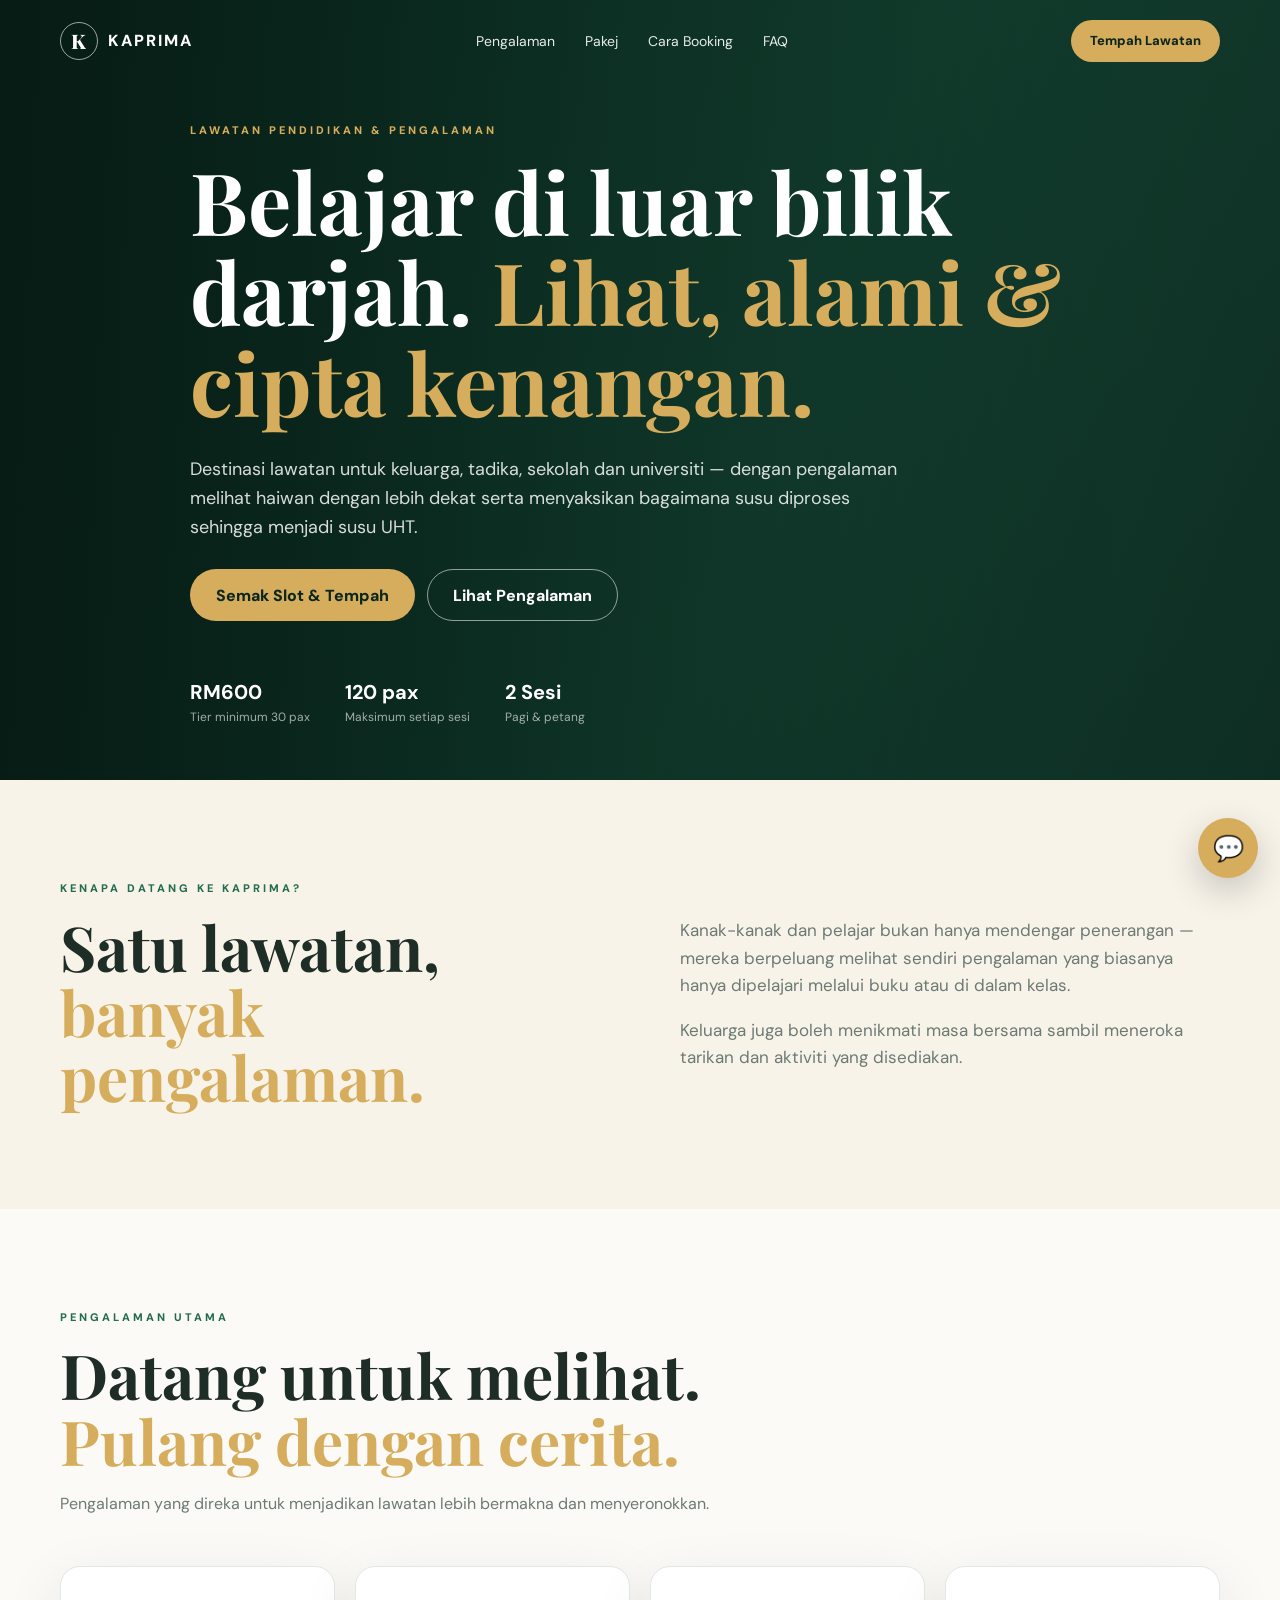
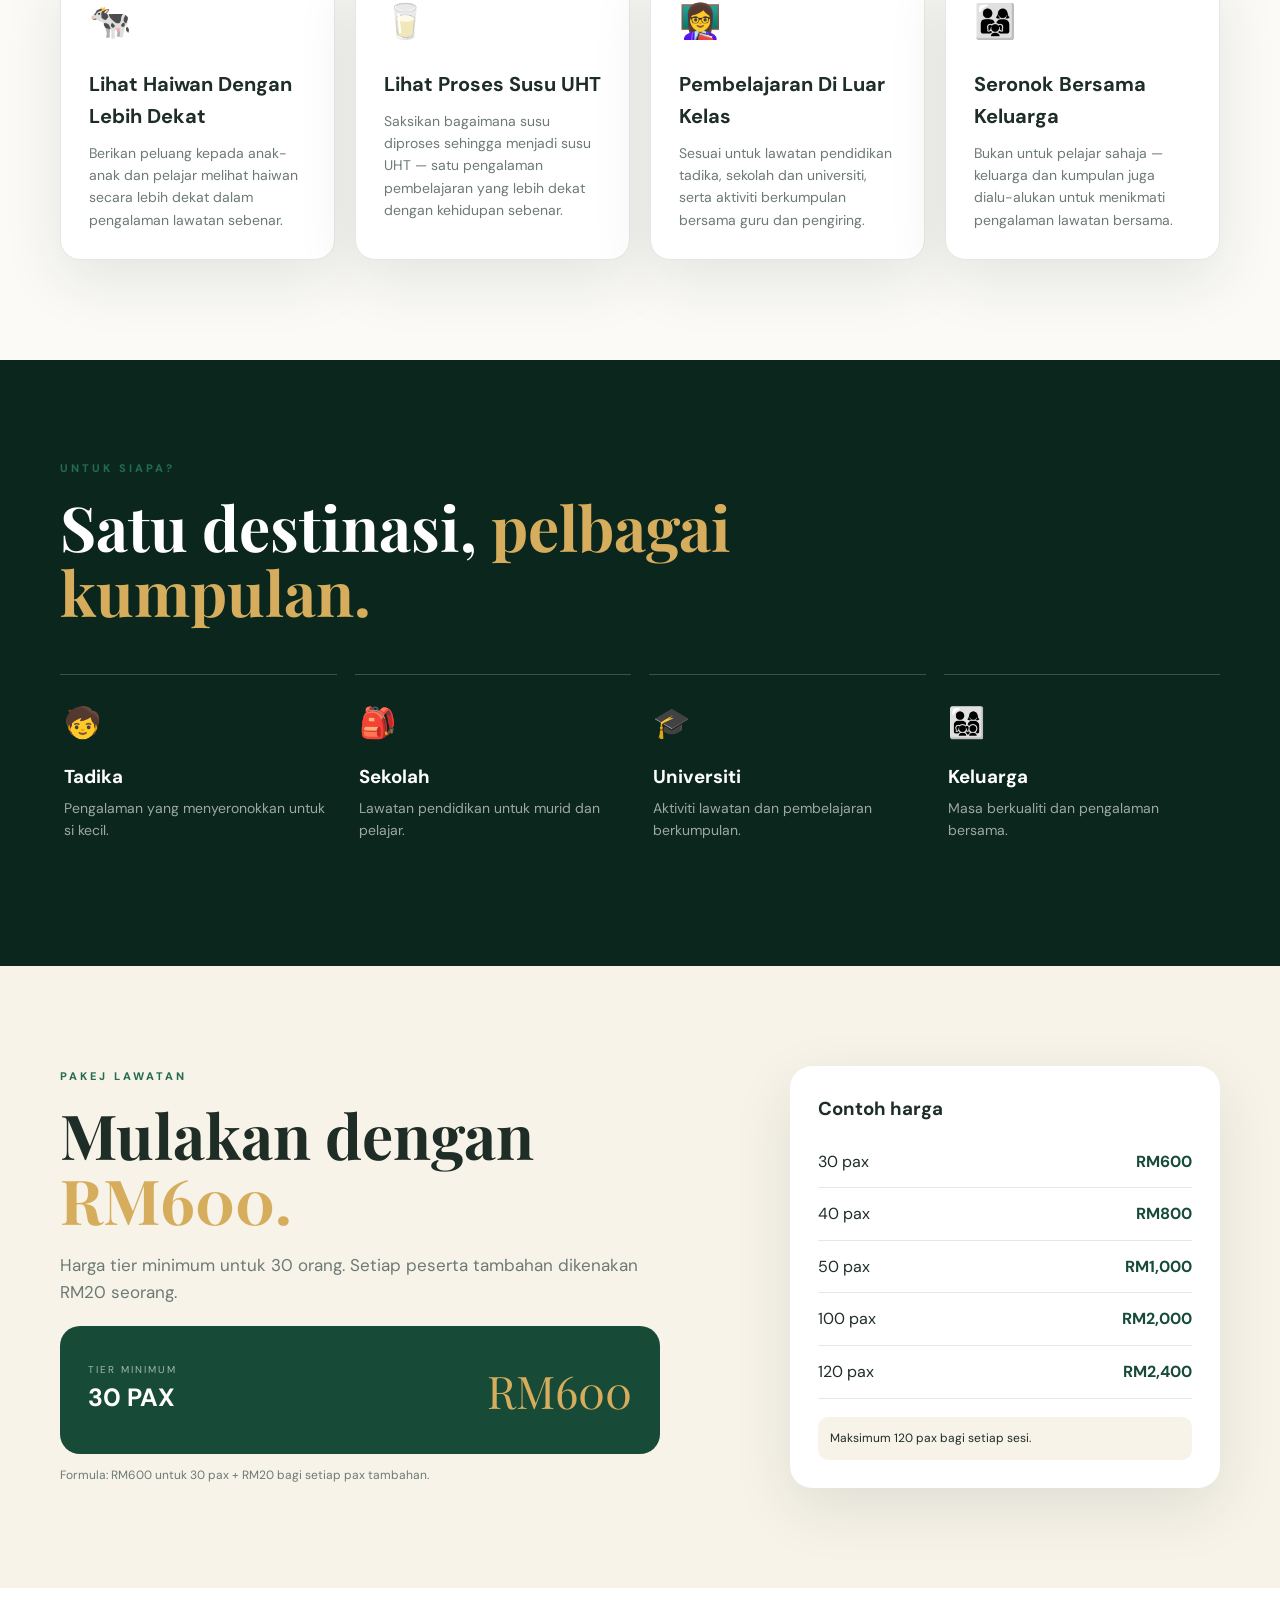
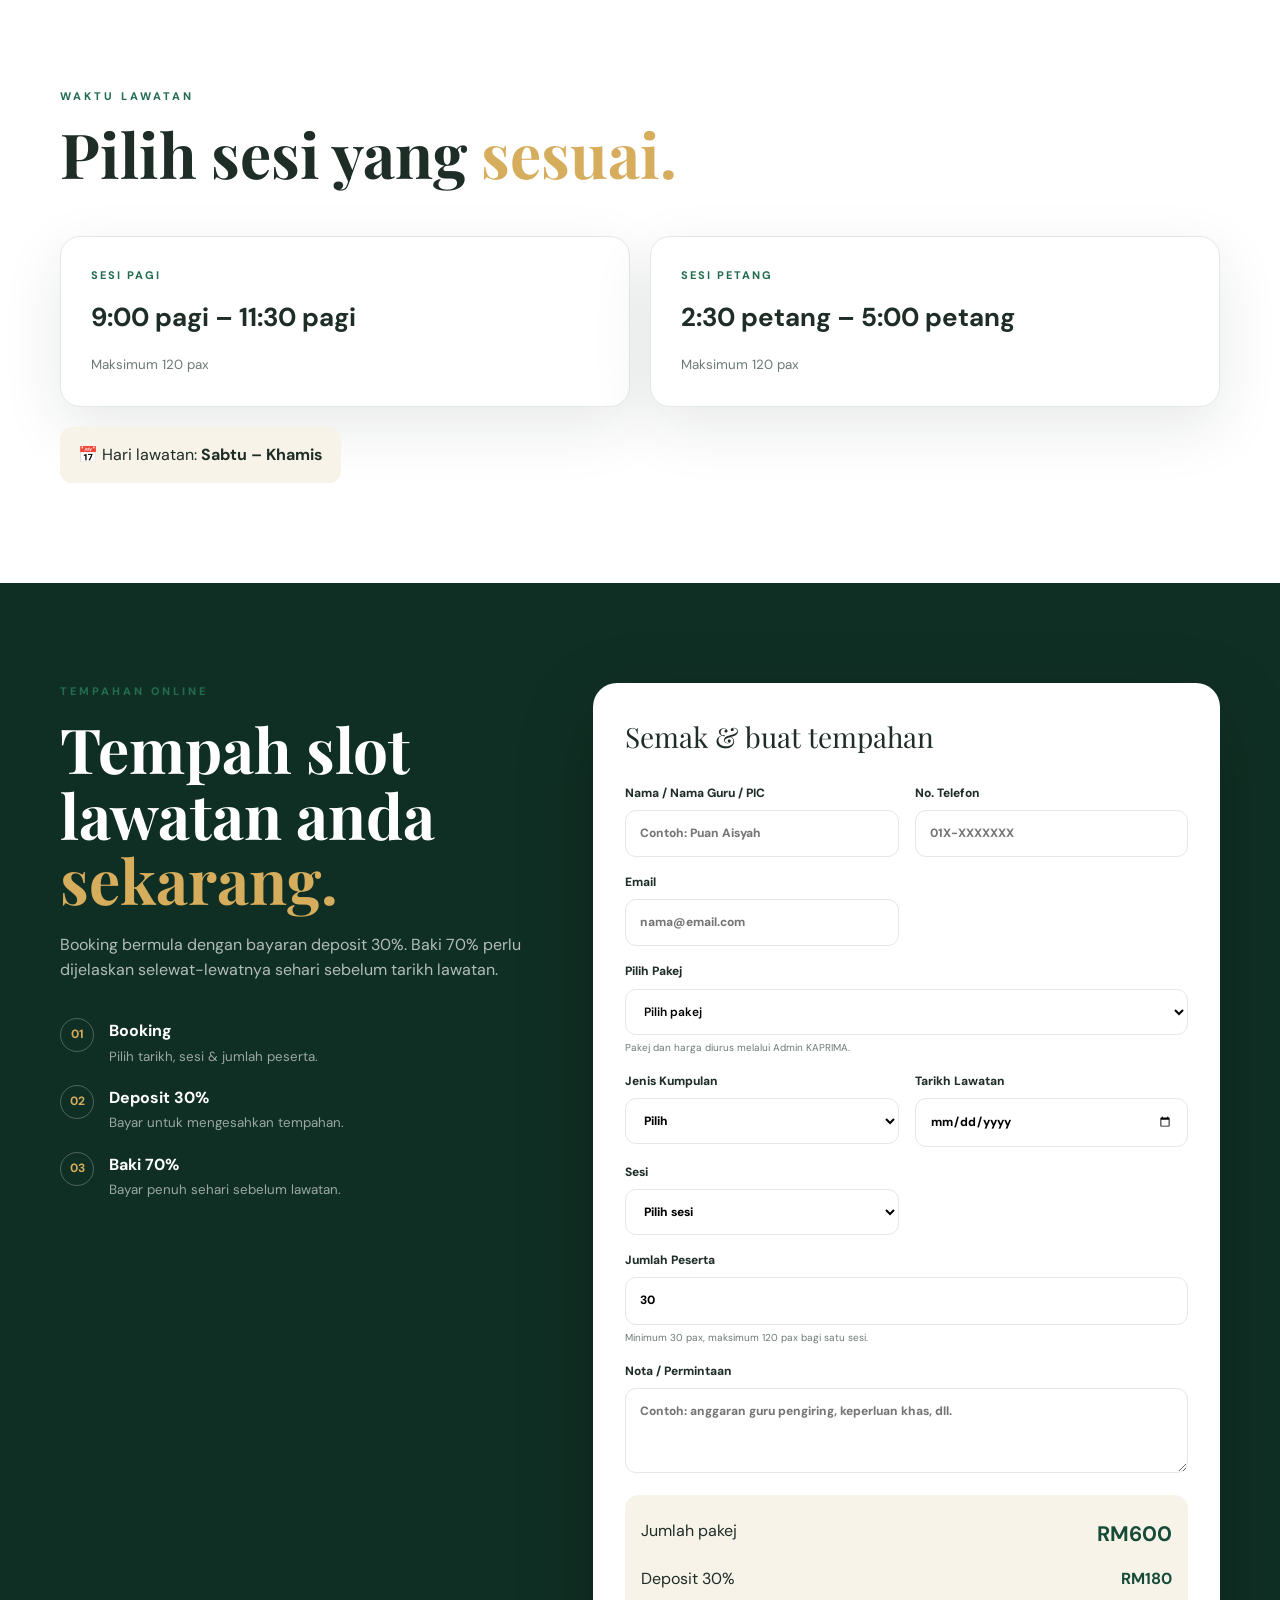
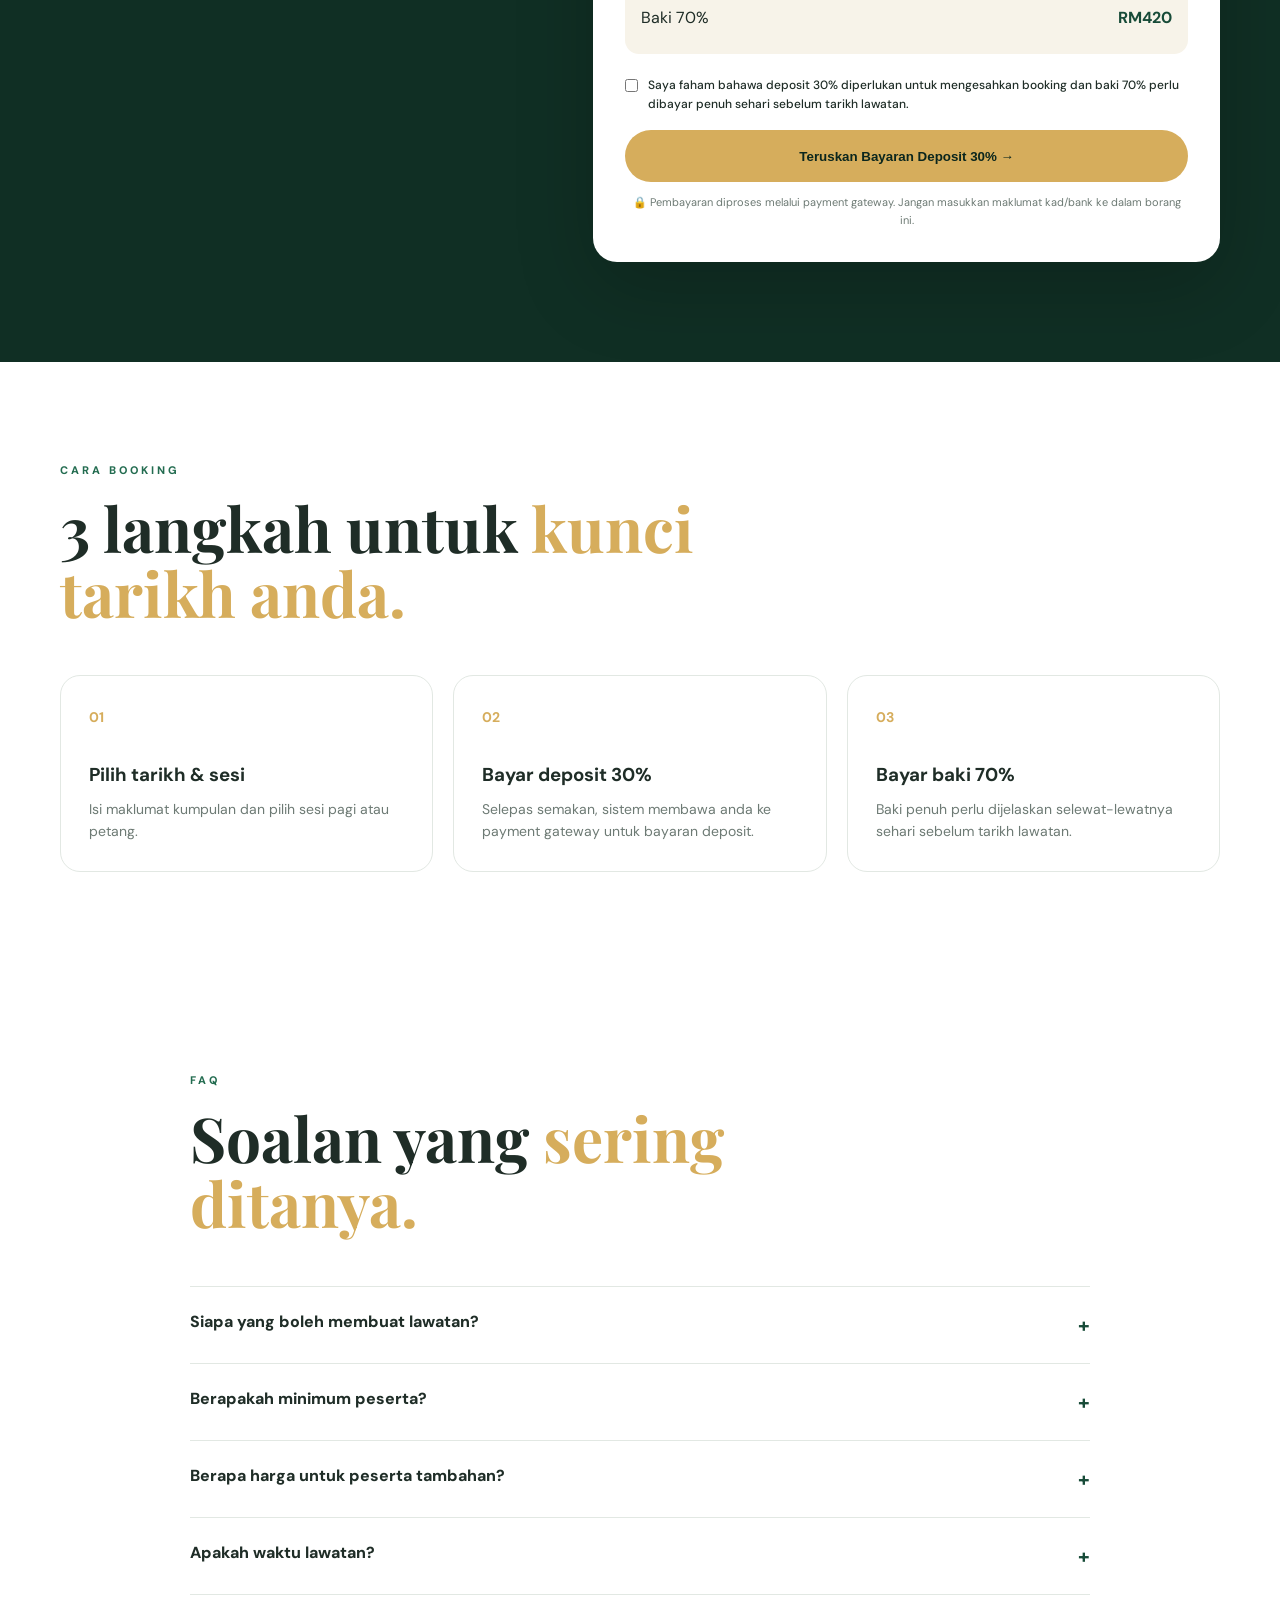
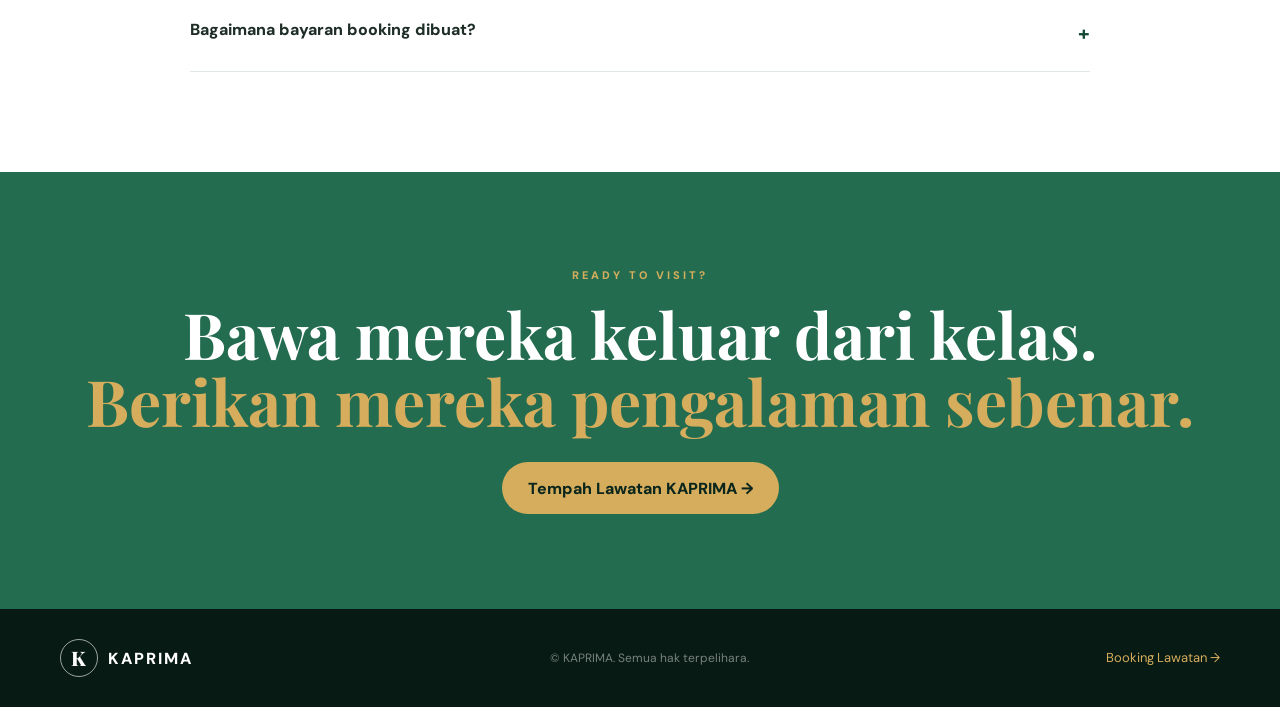
==== commit c21b0df4: "Add files via upload" ====
--- a/index.html
+++ b/index.html
@@ -23,7 +23,7 @@
       <a href="#pakej">Pakej</a>
       <a href="#cara">Cara Booking</a>
       <a href="#faq">FAQ</a>
-    <a href="#adminDemo">Admin Demo</a></nav>
+    </nav>
     <a class="btn btn-small btn-gold" href="#booking">Tempah Lawatan</a>
     <button class="menu-btn" id="menuBtn" aria-label="Buka menu">☰</button>
   </div>
@@ -182,6 +182,12 @@
         <label>Email
           <input id="email" name="email" type="email" required maxlength="120" placeholder="nama@email.com">
         </label>
+        <label class="full">Pilih Pakej
+          <select id="packageSelect" name="package" required>
+            <option value="">Pilih pakej</option>
+          </select>
+          <small>Pakej dan harga diurus melalui Admin KAPRIMA.</small>
+        </label>
         <label>Jenis Kumpulan
           <select id="groupType" name="groupType" required>
             <option value="">Pilih</option>
@@ -285,59 +291,6 @@
 </div>
 
 
-<!-- KAPRIMA DEMO CMS -->
-<section id="adminDemo" class="section admin-demo">
-  <div class="section-head">
-    <span class="eyebrow">DEMO ADMIN</span>
-    <h2>Urus Kandungan KAPRIMA</h2>
-    <p>Versi GitHub Demo sahaja. Data disimpan dalam browser ini menggunakan localStorage.</p>
-  </div>
-  <div class="admin-tabs">
-    <button type="button" class="admin-tab active" data-tab="packagesAdmin">Pakej</button>
-    <button type="button" class="admin-tab" data-tab="galleryAdmin">Galeri</button>
-  </div>
-
-  <div id="packagesAdmin" class="admin-pane active">
-    <div class="admin-card">
-      <h3>Tambah / Edit Pakej</h3>
-      <form id="packageForm" class="admin-form">
-        <input type="hidden" id="pkgId">
-        <div class="admin-grid">
-          <label>Nama pakej<input id="pkgName" required placeholder="Contoh: Pakej Lawatan + Susu"></label>
-          <label>Ringkasan<input id="pkgShort" placeholder="Penerangan ringkas"></label>
-          <label>Harga asas (RM)<input id="pkgPrice" type="number" min="0" step="0.01" required></label>
-          <label>Pax asas<input id="pkgBasePax" type="number" min="1" value="30" required></label>
-          <label>Tambahan / pax (RM)<input id="pkgExtra" type="number" min="0" step="0.01" value="20" required></label>
-          <label>Maksimum pax / sesi<input id="pkgMax" type="number" min="1" value="120" required></label>
-        </div>
-        <label>Penerangan<textarea id="pkgDesc" placeholder="Penerangan penuh pakej"></textarea></label>
-        <label><input type="checkbox" id="pkgActive" checked> Paparkan di landing page</label>
-        <div><button type="submit">Simpan Pakej</button> <button type="button" id="pkgCancel" class="secondary">Batal</button></div>
-      </form>
-    </div>
-    <div id="packageAdminList" class="admin-list"></div>
-  </div>
-
-  <div id="galleryAdmin" class="admin-pane">
-    <div class="admin-card">
-      <h3>Tambah / Edit Gambar Lawatan</h3>
-      <form id="galleryForm" class="admin-form">
-        <input type="hidden" id="galId">
-        <div class="admin-grid">
-          <label>Tajuk gambar<input id="galTitle" required placeholder="Contoh: Lawatan SK ABC"></label>
-          <label>Caption<input id="galCaption" placeholder="Penerangan ringkas"></label>
-        </div>
-        <label>Upload gambar<input id="galFile" type="file" accept="image/*"></label>
-        <label>Atau URL gambar (untuk demo)<input id="galUrl" placeholder="https://..."></label>
-        <label><input type="checkbox" id="galActive" checked> Paparkan di landing page</label>
-        <div><button type="submit">Simpan Gambar</button> <button type="button" id="galCancel" class="secondary">Batal</button></div>
-      </form>
-      <p class="demo-note">Tip: Untuk GitHub Demo, gambar yang dipilih disimpan dalam browser. Versi production akan menyimpan gambar di server.</p>
-    </div>
-    <div id="galleryAdminList" class="admin-gallery-list"></div>
-  </div>
-</section>
-
 </main>
 
 <footer>
--- a/style.css
+++ b/style.css
@@ -171,3 +171,7 @@
 .demo-note{font-size:12px;color:#66756d}
 @media(max-width:800px){.admin-grid,.admin-gallery-list{grid-template-columns:1fr 1fr}}
 @media(max-width:520px){.admin-grid,.admin-gallery-list{grid-template-columns:1fr}.admin-item{display:block}.admin-item-actions{margin-top:10px}}
+
+/* Blocked dates + package selector */
+#packageSelect{font-weight:600}
+.admin-item small{line-height:1.5}
